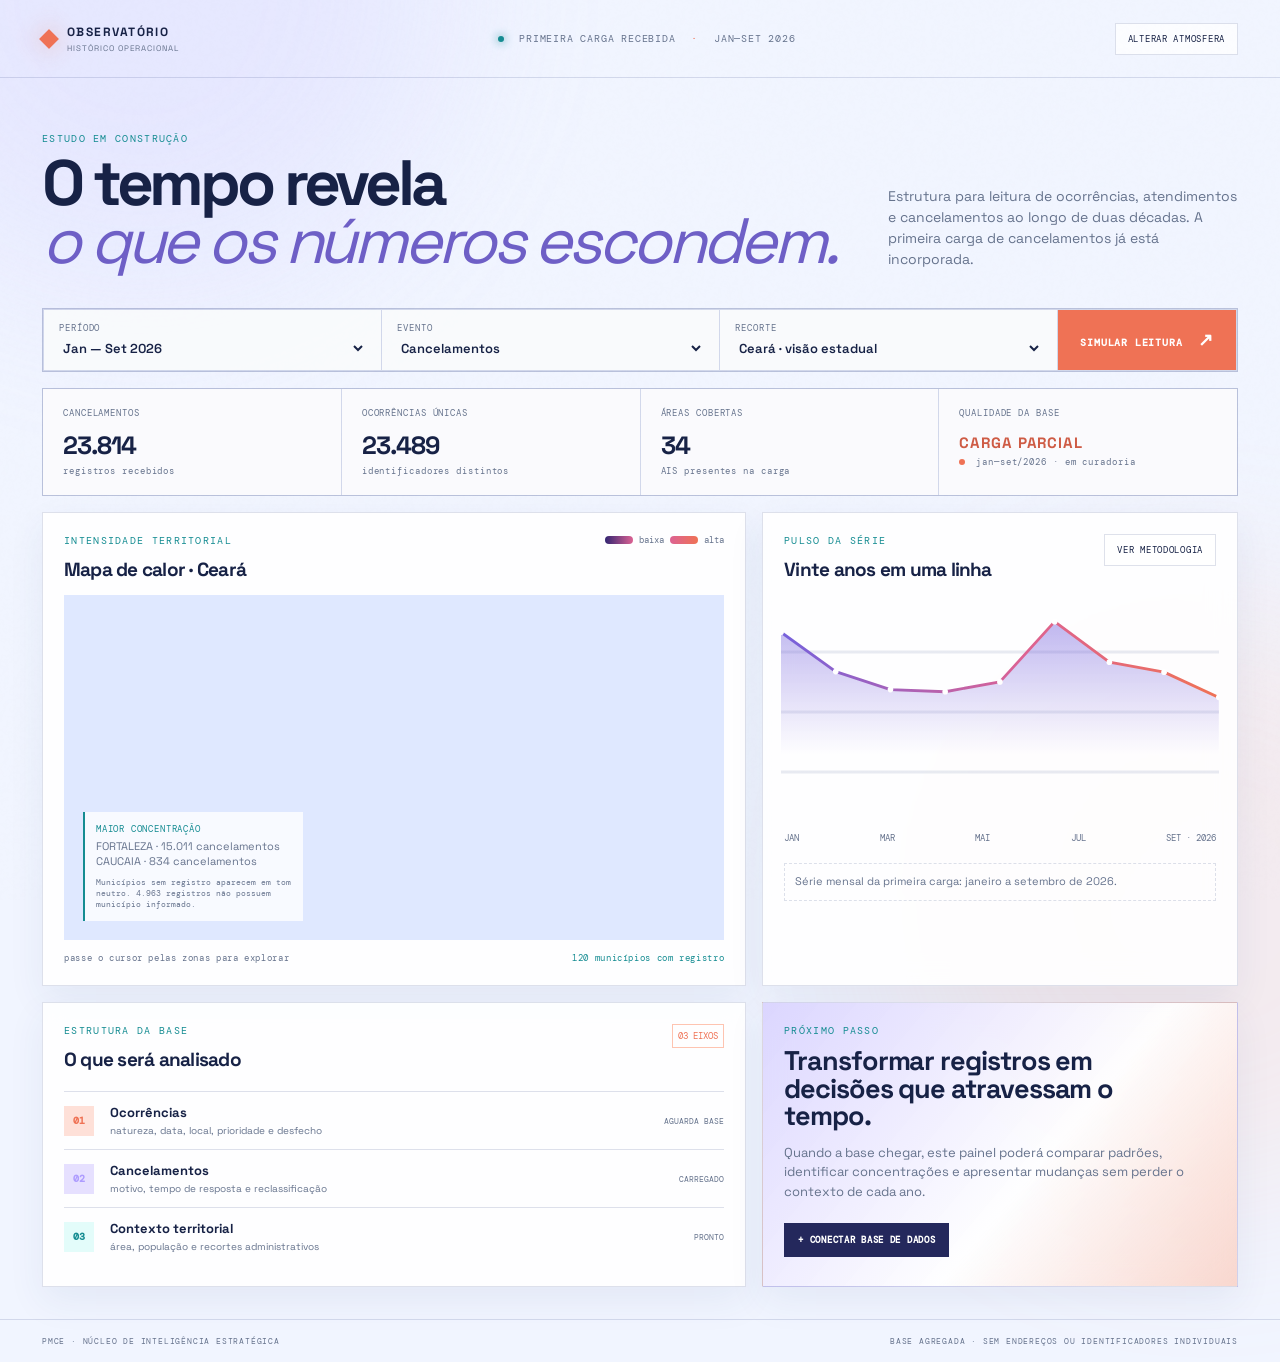
==== historico/index.html @ e08f064a "Adiciona mapa municipal do Ceará ao histórico" ====
<!doctype html>
<html lang="pt-BR">
<head>
  <meta charset="utf-8">
  <meta name="viewport" content="width=device-width,initial-scale=1">
  <meta name="theme-color" content="#080a20">
  <title>Observatório Histórico | PMCE</title>
  <link rel="preconnect" href="https://fonts.googleapis.com">
  <link rel="preconnect" href="https://fonts.gstatic.com" crossorigin>
  <link href="https://fonts.googleapis.com/css2?family=DM+Mono:wght@400;500&family=Space+Grotesk:wght@400;500;600;700&display=swap" rel="stylesheet">
  <link rel="stylesheet" href="../mapa/vendor/leaflet.css">
  <link rel="stylesheet" href="historico.css">
</head>
<body>
  <div class="aurora aurora-a"></div><div class="aurora aurora-b"></div><div class="noise"></div>
  <header>
    <div class="brand"><span class="brand-dot"></span><div><b>OBSERVATÓRIO</b><small>HISTÓRICO OPERACIONAL</small></div></div>
    <div class="header-center"><span class="live-dot"></span> PRIMEIRA CARGA RECEBIDA <em>·</em> JAN—SET 2026</div>
    <button class="outline-button" id="themeButton" type="button">ALTERAR ATMOSFERA</button>
  </header>

  <main>
    <section class="hero">
      <div><p class="eyebrow">ESTUDO EM CONSTRUÇÃO</p><h1>O tempo revela<br><i>o que os números escondem.</i></h1></div>
      <p class="hero-copy">Estrutura para leitura de ocorrências, atendimentos e cancelamentos ao longo de duas décadas. A primeira carga de cancelamentos já está incorporada.</p>
    </section>

    <section class="control-panel" aria-label="Filtros do estudo">
      <label>PERÍODO <select id="period"><option>Jan — Set 2026</option><option disabled>2006 — 2026 · aguardando séries</option></select></label>
      <label>EVENTO <select id="event"><option>Cancelamentos</option><option disabled>Ocorrências registradas · aguardando base</option></select></label>
      <label>RECORTE <select><option>Ceará · visão estadual</option><option>Fortaleza · bairros</option><option>Interior · municípios</option></select></label>
      <button class="apply" type="button" id="simulate">SIMULAR LEITURA <span>↗</span></button>
    </section>

    <section class="metrics">
      <article><span>CANCELAMENTOS</span><strong id="metricMain">23.814</strong><small>registros recebidos</small></article>
      <article><span>OCORRÊNCIAS ÚNICAS</span><strong id="metricVariation">23.489</strong><small>identificadores distintos</small></article>
      <article><span>ÁREAS COBERTAS</span><strong>34</strong><small>AIS presentes na carga</small></article>
      <article class="status-card"><span>QUALIDADE DA BASE</span><strong>CARGA PARCIAL</strong><small><b></b> jan—set/2026 · em curadoria</small></article>
    </section>

    <section class="dashboard-grid">
      <article class="panel heat-panel">
        <div class="panel-head"><div><p class="eyebrow">INTENSIDADE TERRITORIAL</p><h2>Mapa de calor · Ceará</h2></div><div class="legend"><span></span> baixa <span></span> alta</div></div>
        <div class="map-stage" id="heatMap" aria-label="Mapa de calor conceitual">
          <div id="cearaHeatMap" aria-label="Mapa dos municípios do Ceará com intensidade de cancelamentos"></div>
          <div class="map-callout"><b>MAIOR CONCENTRAÇÃO</b><span id="aisRanking">Carregando dados municipais…</span><small>Municípios sem registro aparecem em tom neutro. 4.963 registros não possuem município informado.</small></div>
        </div>
        <div class="map-footer"><span>passe o cursor pelas zonas para explorar</span><span id="zoneReadout">sem dados selecionados</span></div>
      </article>

      <article class="panel timeline-panel">
        <div class="panel-head"><div><p class="eyebrow">PULSO DA SÉRIE</p><h2>Vinte anos em uma linha</h2></div><button class="tiny-button" type="button">VER METODOLOGIA</button></div>
        <div class="timeline-wrap"><svg id="timeline" viewBox="0 0 620 230" preserveAspectRatio="none" aria-label="Linha temporal ilustrativa"></svg></div>
        <div class="timeline-years"><span>JAN</span><span>MAR</span><span>MAI</span><span>JUL</span><span>SET · 2026</span></div>
        <div class="note" id="timelineNote">Série mensal da primeira carga: janeiro a setembro de 2026.</div>
      </article>

      <article class="panel taxonomy-panel">
        <div class="panel-head"><div><p class="eyebrow">ESTRUTURA DA BASE</p><h2>O que será analisado</h2></div><span class="counter">03 EIXOS</span></div>
        <div class="taxonomy">
          <div><span class="icon orange">01</span><p><b>Ocorrências</b><small>natureza, data, local, prioridade e desfecho</small></p><i>AGUARDA BASE</i></div>
          <div><span class="icon violet">02</span><p><b>Cancelamentos</b><small>motivo, tempo de resposta e reclassificação</small></p><i>CARREGADO</i></div>
          <div><span class="icon cyan">03</span><p><b>Contexto territorial</b><small>área, população e recortes administrativos</small></p><i>PRONTO</i></div>
        </div>
      </article>

      <article class="panel insight-panel"><p class="eyebrow">PRÓXIMO PASSO</p><h2>Transformar registros em decisões que atravessam o tempo.</h2><p>Quando a base chegar, este painel poderá comparar padrões, identificar concentrações e apresentar mudanças sem perder o contexto de cada ano.</p><button class="data-button" type="button">+ CONECTAR BASE DE DADOS</button></article>
    </section>
  </main>
  <footer><span>PMCE · NÚCLEO DE INTELIGÊNCIA ESTRATÉGICA</span><span>BASE AGREGADA · SEM ENDEREÇOS OU IDENTIFICADORES INDIVIDUAIS</span></footer>
  <script src="../mapa/vendor/leaflet.js"></script>
  <script src="historico.js"></script>
</body>
</html>
---- mapa/vendor/leaflet.css ----
/* required styles */

.leaflet-pane,
.leaflet-tile,
.leaflet-marker-icon,
.leaflet-marker-shadow,
.leaflet-tile-container,
.leaflet-pane > svg,
.leaflet-pane > canvas,
.leaflet-zoom-box,
.leaflet-image-layer,
.leaflet-layer {
	position: absolute;
	left: 0;
	top: 0;
	}
.leaflet-container {
	overflow: hidden;
	}
.leaflet-tile,
.leaflet-marker-icon,
.leaflet-marker-shadow {
	-webkit-user-select: none;
	   -moz-user-select: none;
	        user-select: none;
	  -webkit-user-drag: none;
	}
/* Prevents IE11 from highlighting tiles in blue */
.leaflet-tile::selection {
	background: transparent;
}
/* Safari renders non-retina tile on retina better with this, but Chrome is worse */
.leaflet-safari .leaflet-tile {
	image-rendering: -webkit-optimize-contrast;
	}
/* hack that prevents hw layers "stretching" when loading new tiles */
.leaflet-safari .leaflet-tile-container {
	width: 1600px;
	height: 1600px;
	-webkit-transform-origin: 0 0;
	}
.leaflet-marker-icon,
.leaflet-marker-shadow {
	display: block;
	}
/* .leaflet-container svg: reset svg max-width decleration shipped in Joomla! (joomla.org) 3.x */
/* .leaflet-container img: map is broken in FF if you have max-width: 100% on tiles */
.leaflet-container .leaflet-overlay-pane svg {
	max-width: none !important;
	max-height: none !important;
	}
.leaflet-container .leaflet-marker-pane img,
.leaflet-container .leaflet-shadow-pane img,
.leaflet-container .leaflet-tile-pane img,
.leaflet-container img.leaflet-image-layer,
.leaflet-container .leaflet-tile {
	max-width: none !important;
	max-height: none !important;
	width: auto;
	padding: 0;
	}

.leaflet-container img.leaflet-tile {
	/* See: https://bugs.chromium.org/p/chromium/issues/detail?id=600120 */
	mix-blend-mode: plus-lighter;
}

.leaflet-container.leaflet-touch-zoom {
	-ms-touch-action: pan-x pan-y;
	touch-action: pan-x pan-y;
	}
.leaflet-container.leaflet-touch-drag {
	-ms-touch-action: pinch-zoom;
	/* Fallback for FF which doesn't support pinch-zoom */
	touch-action: none;
	touch-action: pinch-zoom;
}
.leaflet-container.leaflet-touch-drag.leaflet-touch-zoom {
	-ms-touch-action: none;
	touch-action: none;
}
.leaflet-container {
	-webkit-tap-highlight-color: transparent;
}
.leaflet-container a {
	-webkit-tap-highlight-color: rgba(51, 181, 229, 0.4);
}
.leaflet-tile {
	filter: inherit;
	visibility: hidden;
	}
.leaflet-tile-loaded {
	visibility: inherit;
	}
.leaflet-zoom-box {
	width: 0;
	height: 0;
	-moz-box-sizing: border-box;
	     box-sizing: border-box;
	z-index: 800;
	}
/* workaround for https://bugzilla.mozilla.org/show_bug.cgi?id=888319 */
.leaflet-overlay-pane svg {
	-moz-user-select: none;
	}

.leaflet-pane         { z-index: 400; }

.leaflet-tile-pane    { z-index: 200; }
.leaflet-overlay-pane { z-index: 400; }
.leaflet-shadow-pane  { z-index: 500; }
.leaflet-marker-pane  { z-index: 600; }
.leaflet-tooltip-pane   { z-index: 650; }
.leaflet-popup-pane   { z-index: 700; }

.leaflet-map-pane canvas { z-index: 100; }
.leaflet-map-pane svg    { z-index: 200; }

.leaflet-vml-shape {
	width: 1px;
	height: 1px;
	}
.lvml {
	behavior: url(#default#VML);
	display: inline-block;
	position: absolute;
	}


/* control positioning */

.leaflet-control {
	position: relative;
	z-index: 800;
	pointer-events: visiblePainted; /* IE 9-10 doesn't have auto */
	pointer-events: auto;
	}
.leaflet-top,
.leaflet-bottom {
	position: absolute;
	z-index: 1000;
	pointer-events: none;
	}
.leaflet-top {
	top: 0;
	}
.leaflet-right {
	right: 0;
	}
.leaflet-bottom {
	bottom: 0;
	}
.leaflet-left {
	left: 0;
	}
.leaflet-control {
	float: left;
	clear: both;
	}
.leaflet-right .leaflet-control {
	float: right;
	}
.leaflet-top .leaflet-control {
	margin-top: 10px;
	}
.leaflet-bottom .leaflet-control {
	margin-bottom: 10px;
	}
.leaflet-left .leaflet-control {
	margin-left: 10px;
	}
.leaflet-right .leaflet-control {
	margin-right: 10px;
	}


/* zoom and fade animations */

.leaflet-fade-anim .leaflet-popup {
	opacity: 0;
	-webkit-transition: opacity 0.2s linear;
	   -moz-transition: opacity 0.2s linear;
	        transition: opacity 0.2s linear;
	}
.leaflet-fade-anim .leaflet-map-pane .leaflet-popup {
	opacity: 1;
	}
.leaflet-zoom-animated {
	-webkit-transform-origin: 0 0;
	    -ms-transform-origin: 0 0;
	        transform-origin: 0 0;
	}
svg.leaflet-zoom-animated {
	will-change: transform;
}

.leaflet-zoom-anim .leaflet-zoom-animated {
	-webkit-transition: -webkit-transform 0.25s cubic-bezier(0,0,0.25,1);
	   -moz-transition:    -moz-transform 0.25s cubic-bezier(0,0,0.25,1);
	        transition:         transform 0.25s cubic-bezier(0,0,0.25,1);
	}
.leaflet-zoom-anim .leaflet-tile,
.leaflet-pan-anim .leaflet-tile {
	-webkit-transition: none;
	   -moz-transition: none;
	        transition: none;
	}

.leaflet-zoom-anim .leaflet-zoom-hide {
	visibility: hidden;
	}


/* cursors */

.leaflet-interactive {
	cursor: pointer;
	}
.leaflet-grab {
	cursor: -webkit-grab;
	cursor:    -moz-grab;
	cursor:         grab;
	}
.leaflet-crosshair,
.leaflet-crosshair .leaflet-interactive {
	cursor: crosshair;
	}
.leaflet-popup-pane,
.leaflet-control {
	cursor: auto;
	}
.leaflet-dragging .leaflet-grab,
.leaflet-dragging .leaflet-grab .leaflet-interactive,
.leaflet-dragging .leaflet-marker-draggable {
	cursor: move;
	cursor: -webkit-grabbing;
	cursor:    -moz-grabbing;
	cursor:         grabbing;
	}

/* marker & overlays interactivity */
.leaflet-marker-icon,
.leaflet-marker-shadow,
.leaflet-image-layer,
.leaflet-pane > svg path,
.leaflet-tile-container {
	pointer-events: none;
	}

.leaflet-marker-icon.leaflet-interactive,
.leaflet-image-layer.leaflet-interactive,
.leaflet-pane > svg path.leaflet-interactive,
svg.leaflet-image-layer.leaflet-interactive path {
	pointer-events: visiblePainted; /* IE 9-10 doesn't have auto */
	pointer-events: auto;
	}

/* visual tweaks */

.leaflet-container {
	background: #ddd;
	outline-offset: 1px;
	}
.leaflet-container a {
	color: #0078A8;
	}
.leaflet-zoom-box {
	border: 2px dotted #38f;
	background: rgba(255,255,255,0.5);
	}


/* general typography */
.leaflet-container {
	font-family: "Helvetica Neue", Arial, Helvetica, sans-serif;
	font-size: 12px;
	font-size: 0.75rem;
	line-height: 1.5;
	}


/* general toolbar styles */

.leaflet-bar {
	box-shadow: 0 1px 5px rgba(0,0,0,0.65);
	border-radius: 4px;
	}
.leaflet-bar a {
	background-color: #fff;
	border-bottom: 1px solid #ccc;
	width: 26px;
	height: 26px;
	line-height: 26px;
	display: block;
	text-align: center;
	text-decoration: none;
	color: black;
	}
.leaflet-bar a,
.leaflet-control-layers-toggle {
	background-position: 50% 50%;
	background-repeat: no-repeat;
	display: block;
	}
.leaflet-bar a:hover,
.leaflet-bar a:focus {
	background-color: #f4f4f4;
	}
.leaflet-bar a:first-child {
	border-top-left-radius: 4px;
	border-top-right-radius: 4px;
	}
.leaflet-bar a:last-child {
	border-bottom-left-radius: 4px;
	border-bottom-right-radius: 4px;
	border-bottom: none;
	}
.leaflet-bar a.leaflet-disabled {
	cursor: default;
	background-color: #f4f4f4;
	color: #bbb;
	}

.leaflet-touch .leaflet-bar a {
	width: 30px;
	height: 30px;
	line-height: 30px;
	}
.leaflet-touch .leaflet-bar a:first-child {
	border-top-left-radius: 2px;
	border-top-right-radius: 2px;
	}
.leaflet-touch .leaflet-bar a:last-child {
	border-bottom-left-radius: 2px;
	border-bottom-right-radius: 2px;
	}

/* zoom control */

.leaflet-control-zoom-in,
.leaflet-control-zoom-out {
	font: bold 18px 'Lucida Console', Monaco, monospace;
	text-indent: 1px;
	}

.leaflet-touch .leaflet-control-zoom-in, .leaflet-touch .leaflet-control-zoom-out  {
	font-size: 22px;
	}


/* layers control */

.leaflet-control-layers {
	box-shadow: 0 1px 5px rgba(0,0,0,0.4);
	background: #fff;
	border-radius: 5px;
	}
.leaflet-control-layers-toggle {
	background-image: url(images/layers.png);
	width: 36px;
	height: 36px;
	}
.leaflet-retina .leaflet-control-layers-toggle {
	background-image: url(images/layers-2x.png);
	background-size: 26px 26px;
	}
.leaflet-touch .leaflet-control-layers-toggle {
	width: 44px;
	height: 44px;
	}
.leaflet-control-layers .leaflet-control-layers-list,
.leaflet-control-layers-expanded .leaflet-control-layers-toggle {
	display: none;
	}
.leaflet-control-layers-expanded .leaflet-control-layers-list {
	display: block;
	position: relative;
	}
.leaflet-control-layers-expanded {
	padding: 6px 10px 6px 6px;
	color: #333;
	background: #fff;
	}
.leaflet-control-layers-scrollbar {
	overflow-y: scroll;
	overflow-x: hidden;
	padding-right: 5px;
	}
.leaflet-control-layers-selector {
	margin-top: 2px;
	position: relative;
	top: 1px;
	}
.leaflet-control-layers label {
	display: block;
	font-size: 13px;
	font-size: 1.08333em;
	}
.leaflet-control-layers-separator {
	height: 0;
	border-top: 1px solid #ddd;
	margin: 5px -10px 5px -6px;
	}

/* Default icon URLs */
.leaflet-default-icon-path { /* used only in path-guessing heuristic, see L.Icon.Default */
	background-image: url(images/marker-icon.png);
	}


/* attribution and scale controls */

.leaflet-container .leaflet-control-attribution {
	background: #fff;
	background: rgba(255, 255, 255, 0.8);
	margin: 0;
	}
.leaflet-control-attribution,
.leaflet-control-scale-line {
	padding: 0 5px;
	color: #333;
	line-height: 1.4;
	}
.leaflet-control-attribution a {
	text-decoration: none;
	}
.leaflet-control-attribution a:hover,
.leaflet-control-attribution a:focus {
	text-decoration: underline;
	}
.leaflet-attribution-flag {
	display: inline !important;
	vertical-align: baseline !important;
	width: 1em;
	height: 0.6669em;
	}
.leaflet-left .leaflet-control-scale {
	margin-left: 5px;
	}
.leaflet-bottom .leaflet-control-scale {
	margin-bottom: 5px;
	}
.leaflet-control-scale-line {
	border: 2px solid #777;
	border-top: none;
	line-height: 1.1;
	padding: 2px 5px 1px;
	white-space: nowrap;
	-moz-box-sizing: border-box;
	     box-sizing: border-box;
	background: rgba(255, 255, 255, 0.8);
	text-shadow: 1px 1px #fff;
	}
.leaflet-control-scale-line:not(:first-child) {
	border-top: 2px solid #777;
	border-bottom: none;
	margin-top: -2px;
	}
.leaflet-control-scale-line:not(:first-child):not(:last-child) {
	border-bottom: 2px solid #777;
	}

.leaflet-touch .leaflet-control-attribution,
.leaflet-touch .leaflet-control-layers,
.leaflet-touch .leaflet-bar {
	box-shadow: none;
	}
.leaflet-touch .leaflet-control-layers,
.leaflet-touch .leaflet-bar {
	border: 2px solid rgba(0,0,0,0.2);
	background-clip: padding-box;
	}


/* popup */

.leaflet-popup {
	position: absolute;
	text-align: center;
	margin-bottom: 20px;
	}
.leaflet-popup-content-wrapper {
	padding: 1px;
	text-align: left;
	border-radius: 12px;
	}
.leaflet-popup-content {
	margin: 13px 24px 13px 20px;
	line-height: 1.3;
	font-size: 13px;
	font-size: 1.08333em;
	min-height: 1px;
	}
.leaflet-popup-content p {
	margin: 17px 0;
	margin: 1.3em 0;
	}
.leaflet-popup-tip-container {
	width: 40px;
	height: 20px;
	position: absolute;
	left: 50%;
	margin-top: -1px;
	margin-left: -20px;
	overflow: hidden;
	pointer-events: none;
	}
.leaflet-popup-tip {
	width: 17px;
	height: 17px;
	padding: 1px;

	margin: -10px auto 0;
	pointer-events: auto;

	-webkit-transform: rotate(45deg);
	   -moz-transform: rotate(45deg);
	    -ms-transform: rotate(45deg);
	        transform: rotate(45deg);
	}
.leaflet-popup-content-wrapper,
.leaflet-popup-tip {
	background: white;
	color: #333;
	box-shadow: 0 3px 14px rgba(0,0,0,0.4);
	}
.leaflet-container a.leaflet-popup-close-button {
	position: absolute;
	top: 0;
	right: 0;
	border: none;
	text-align: center;
	width: 24px;
	height: 24px;
	font: 16px/24px Tahoma, Verdana, sans-serif;
	color: #757575;
	text-decoration: none;
	background: transparent;
	}
.leaflet-container a.leaflet-popup-close-button:hover,
.leaflet-container a.leaflet-popup-close-button:focus {
	color: #585858;
	}
.leaflet-popup-scrolled {
	overflow: auto;
	}

.leaflet-oldie .leaflet-popup-content-wrapper {
	-ms-zoom: 1;
	}
.leaflet-oldie .leaflet-popup-tip {
	width: 24px;
	margin: 0 auto;

	-ms-filter: "progid:DXImageTransform.Microsoft.Matrix(M11=0.70710678, M12=0.70710678, M21=-0.70710678, M22=0.70710678)";
	filter: progid:DXImageTransform.Microsoft.Matrix(M11=0.70710678, M12=0.70710678, M21=-0.70710678, M22=0.70710678);
	}

.leaflet-oldie .leaflet-control-zoom,
.leaflet-oldie .leaflet-control-layers,
.leaflet-oldie .leaflet-popup-content-wrapper,
.leaflet-oldie .leaflet-popup-tip {
	border: 1px solid #999;
	}


/* div icon */

.leaflet-div-icon {
	background: #fff;
	border: 1px solid #666;
	}


/* Tooltip */
/* Base styles for the element that has a tooltip */
.leaflet-tooltip {
	position: absolute;
	padding: 6px;
	background-color: #fff;
	border: 1px solid #fff;
	border-radius: 3px;
	color: #222;
	white-space: nowrap;
	-webkit-user-select: none;
	-moz-user-select: none;
	-ms-user-select: none;
	user-select: none;
	pointer-events: none;
	box-shadow: 0 1px 3px rgba(0,0,0,0.4);
	}
.leaflet-tooltip.leaflet-interactive {
	cursor: pointer;
	pointer-events: auto;
	}
.leaflet-tooltip-top:before,
.leaflet-tooltip-bottom:before,
.leaflet-tooltip-left:before,
.leaflet-tooltip-right:before {
	position: absolute;
	pointer-events: none;
	border: 6px solid transparent;
	background: transparent;
	content: "";
	}

/* Directions */

.leaflet-tooltip-bottom {
	margin-top: 6px;
}
.leaflet-tooltip-top {
	margin-top: -6px;
}
.leaflet-tooltip-bottom:before,
.leaflet-tooltip-top:before {
	left: 50%;
	margin-left: -6px;
	}
.leaflet-tooltip-top:before {
	bottom: 0;
	margin-bottom: -12px;
	border-top-color: #fff;
	}
.leaflet-tooltip-bottom:before {
	top: 0;
	margin-top: -12px;
	margin-left: -6px;
	border-bottom-color: #fff;
	}
.leaflet-tooltip-left {
	margin-left: -6px;
}
.leaflet-tooltip-right {
	margin-left: 6px;
}
.leaflet-tooltip-left:before,
.leaflet-tooltip-right:before {
	top: 50%;
	margin-top: -6px;
	}
.leaflet-tooltip-left:before {
	right: 0;
	margin-right: -12px;
	border-left-color: #fff;
	}
.leaflet-tooltip-right:before {
	left: 0;
	margin-left: -12px;
	border-right-color: #fff;
	}

/* Printing */

@media print {
	/* Prevent printers from removing background-images of controls. */
	.leaflet-control {
		-webkit-print-color-adjust: exact;
		print-color-adjust: exact;
		}
	}
---- historico/historico.css ----
:root{--ink:#eef2ff;--mute:#9aa0c5;--line:rgba(232,238,255,.13);--panel:rgba(13,16,44,.63);--orange:#ff6b3d;--pink:#fa3c8d;--cyan:#4ef0dc;--violet:#8768ff}*{box-sizing:border-box}body{margin:0;min-height:100vh;background:#080a20;color:var(--ink);font-family:"Space Grotesk",sans-serif;overflow-x:hidden}.aurora{position:fixed;width:48vw;height:48vw;border-radius:50%;filter:blur(85px);opacity:.19;pointer-events:none}.aurora-a{background:var(--violet);top:-25vw;left:-13vw}.aurora-b{background:var(--orange);right:-18vw;bottom:-24vw}.noise{position:fixed;inset:0;pointer-events:none;opacity:.09;background-image:url("data:image/svg+xml,%3Csvg viewBox='0 0 180 180' xmlns='http://www.w3.org/2000/svg'%3E%3Cfilter id='n'%3E%3CfeTurbulence type='fractalNoise' baseFrequency='.9' numOctaves='4' stitchTiles='stitch'/%3E%3C/filter%3E%3Crect width='100%25' height='100%25' filter='url(%23n)' opacity='.45'/%3E%3C/svg%3E")}header,main,footer{position:relative;max-width:1440px;margin:auto}header{height:78px;padding:0 42px;display:flex;align-items:center;justify-content:space-between;border-bottom:1px solid var(--line)}.brand{display:flex;align-items:center;gap:11px}.brand-dot{width:14px;height:14px;background:var(--orange);box-shadow:0 0 23px var(--orange);transform:rotate(45deg)}.brand b,.brand small{display:block;letter-spacing:.12em}.brand b{font-size:12px}.brand small{font-size:8px;color:var(--mute);margin-top:3px}.header-center{font:10px "DM Mono",monospace;color:var(--mute);letter-spacing:.08em}.header-center em{margin:0 9px;color:var(--orange)}.live-dot{display:inline-block;width:6px;height:6px;border-radius:50%;background:var(--cyan);box-shadow:0 0 10px var(--cyan);margin-right:8px}.outline-button,.tiny-button{background:transparent;color:var(--ink);border:1px solid var(--line);padding:9px 12px;font:9px "DM Mono",monospace;letter-spacing:.08em;cursor:pointer}.outline-button:hover,.tiny-button:hover{border-color:var(--cyan);color:var(--cyan)}main{padding:54px 42px 32px}.hero{display:flex;justify-content:space-between;align-items:end;margin-bottom:38px}.eyebrow{font:10px "DM Mono",monospace;letter-spacing:.13em;color:var(--cyan);margin:0 0 10px}.hero h1{margin:0;font-size:clamp(38px,5vw,74px);letter-spacing:-.065em;line-height:.9}.hero h1 i{font-weight:400;color:#b3a5ff}.hero-copy{width:min(350px,30%);font-size:14px;line-height:1.5;color:var(--mute);margin:0}.control-panel{display:grid;grid-template-columns:1fr 1fr 1fr auto;gap:1px;background:var(--line);border:1px solid var(--line);padding:1px;margin-bottom:16px}.control-panel label{padding:12px 15px;background:rgba(10,13,36,.82);font:9px "DM Mono",monospace;letter-spacing:.1em;color:var(--mute)}select{display:block;background:transparent;border:0;color:var(--ink);font:600 13px "Space Grotesk";width:100%;outline:0;margin-top:5px;cursor:pointer}.apply{border:0;background:var(--orange);color:#160b14;padding:0 22px;font:700 10px "DM Mono",monospace;letter-spacing:.08em;cursor:pointer}.apply span{font-size:18px;margin-left:9px}.metrics{display:grid;grid-template-columns:repeat(4,1fr);gap:1px;background:var(--line);border:1px solid var(--line);margin-bottom:16px}.metrics article{background:var(--panel);padding:18px 20px;min-height:106px}.metrics span,.metrics small{display:block;font:9px "DM Mono",monospace;letter-spacing:.1em;color:var(--mute)}.metrics strong{display:block;font-size:25px;letter-spacing:-.04em;margin:10px 0 4px}.status-card strong{font-size:15px;color:var(--orange);letter-spacing:.06em;margin-top:14px}.status-card small b{display:inline-block;width:6px;height:6px;border-radius:50%;background:var(--orange);margin-right:5px}.dashboard-grid{display:grid;grid-template-columns:1.48fr 1fr;gap:16px}.panel{background:var(--panel);border:1px solid var(--line);backdrop-filter:blur(14px);padding:21px;overflow:hidden}.panel-head{display:flex;justify-content:space-between;align-items:start}.panel h2{font-size:19px;letter-spacing:-.04em;margin:0}.legend{font:9px "DM Mono";color:var(--mute);display:flex;gap:6px;align-items:center}.legend span{height:8px;width:28px;background:linear-gradient(90deg,#332572,var(--pink));border-radius:6px}.legend span+span{background:linear-gradient(90deg,var(--pink),var(--orange))}.map-stage{height:345px;margin-top:13px;position:relative;isolation:isolate;overflow:hidden;background:radial-gradient(circle at 48% 43%,rgba(96,65,255,.42),transparent 33%),radial-gradient(circle at 65% 75%,rgba(255,92,48,.38),transparent 22%),#11143a}.map-silhouette{position:absolute;inset:9% 22% 5% 18%;background:#2d2860;clip-path:polygon(44% 0,67% 8%,85% 29%,75% 44%,94% 58%,72% 91%,43% 100%,22% 78%,3% 63%,17% 43%,0 27%,27% 16%);filter:drop-shadow(0 0 25px rgba(114,90,255,.7));opacity:.9}.map-grid{position:absolute;inset:0;background-image:linear-gradient(rgba(255,255,255,.06) 1px,transparent 1px),linear-gradient(90deg,rgba(255,255,255,.06) 1px,transparent 1px);background-size:34px 34px;mask-image:radial-gradient(ellipse,black 30%,transparent 78%)}.map-callout{position:absolute;left:19px;bottom:19px;padding:11px;background:rgba(8,10,32,.7);border-left:2px solid var(--cyan);max-width:220px}.map-callout b,.map-callout span{display:block}.map-callout b{font:9px "DM Mono";letter-spacing:.09em;color:var(--cyan)}.map-callout span{font-size:11px;color:var(--mute);line-height:1.4;margin-top:4px}.map-label{position:absolute;font:10px "DM Mono";letter-spacing:.12em;color:#ddd9ff}.label-norte{top:23%;left:39%}.label-capital{top:56%;left:60%;color:var(--orange)}.label-sul{bottom:18%;left:43%}.map-footer{display:flex;justify-content:space-between;color:var(--mute);font:9px "DM Mono";letter-spacing:.07em;padding-top:12px}.map-footer span:last-child{color:var(--cyan)}.timeline-wrap{height:240px;margin:10px -3px 0;background:linear-gradient(transparent 24%,var(--line) 25%,transparent 26%,transparent 49%,var(--line) 50%,transparent 51%,transparent 74%,var(--line) 75%,transparent 76%)}.timeline-years{display:flex;justify-content:space-between;color:var(--mute);font:9px "DM Mono"}.note{margin-top:19px;padding:10px;border:1px dashed var(--line);color:var(--mute);font-size:11px;line-height:1.4}.taxonomy-panel{min-height:264px}.counter{font:9px "DM Mono";color:var(--orange);border:1px solid rgba(255,107,61,.4);padding:5px}.taxonomy{margin-top:19px}.taxonomy>div{display:grid;grid-template-columns:36px 1fr auto;gap:10px;align-items:center;padding:12px 0;border-top:1px solid var(--line)}.icon{height:30px;width:30px;display:grid;place-items:center;font:10px "DM Mono";font-weight:bold}.orange{background:rgba(255,107,61,.2);color:var(--orange)}.violet{background:rgba(135,104,255,.2);color:#ae9cff}.cyan{background:rgba(78,240,220,.15);color:var(--cyan)}.taxonomy p{margin:0}.taxonomy b,.taxonomy small{display:block}.taxonomy b{font-size:13px}.taxonomy small{font-size:10px;color:var(--mute);margin-top:3px}.taxonomy i{font:8px "DM Mono";color:var(--mute);font-style:normal}.insight-panel{background:linear-gradient(130deg,rgba(49,36,118,.78),rgba(16,17,49,.72) 58%,rgba(255,107,61,.18));min-height:264px}.insight-panel h2{font-size:27px;line-height:1.02;max-width:420px}.insight-panel>p:not(.eyebrow){color:var(--mute);font-size:13px;line-height:1.5;max-width:470px}.data-button{margin-top:9px;background:var(--ink);color:#171236;border:0;padding:11px 14px;font:700 9px "DM Mono";letter-spacing:.08em;cursor:pointer}footer{border-top:1px solid var(--line);padding:16px 42px;display:flex;justify-content:space-between;font:8px "DM Mono";letter-spacing:.1em;color:var(--mute)}body.alt{--orange:#f7ee39;--pink:#ff7a28;--cyan:#80f5ff;--violet:#d56bff}@media(max-width:850px){header{padding:0 18px}.header-center{display:none}main{padding:32px 18px}.hero{display:block}.hero-copy{width:auto;margin-top:20px}.control-panel,.metrics,.dashboard-grid{grid-template-columns:1fr}.control-panel label{padding:13px}.apply{height:45px}.map-stage{height:290px}footer{padding:15px 18px;gap:13px;flex-direction:column}}
:root{--ink:#172246;--mute:#66738d;--line:rgba(50,73,130,.16);--panel:rgba(255,255,255,.88);--orange:#ef7255;--pink:#dc6293;--cyan:#158c92;--violet:#7561dc}body{background:#f1f5ff}.aurora{opacity:.18}.aurora-a{background:#b8b1ff}.aurora-b{background:#ffc1a9}.noise{opacity:.025}.brand-dot{box-shadow:0 0 23px rgba(239,114,85,.45)}.outline-button,.tiny-button{background:rgba(255,255,255,.75)}.hero h1 i{color:#6e5fc6}.control-panel label{background:rgba(255,255,255,.86)}.apply{color:#fff}.status-card strong{color:#ce5b45}.panel{box-shadow:0 14px 35px rgba(47,65,121,.07)}.map-stage{background:radial-gradient(circle at 48% 43%,rgba(137,111,255,.48),transparent 33%),radial-gradient(circle at 65% 75%,rgba(255,129,83,.42),transparent 22%),#e2e8ff}.map-silhouette{background:#8175d9;filter:drop-shadow(0 0 25px rgba(114,90,255,.38))}.map-grid{background-image:linear-gradient(rgba(48,66,126,.10) 1px,transparent 1px),linear-gradient(90deg,rgba(48,66,126,.10) 1px,transparent 1px)}.map-callout{background:rgba(255,255,255,.78)}.map-label{color:#2a3565}.timeline-wrap{background:linear-gradient(transparent 24%,rgba(50,73,130,.14) 25%,transparent 26%,transparent 49%,rgba(50,73,130,.14) 50%,transparent 51%,transparent 74%,rgba(50,73,130,.14) 75%,transparent 76%)}.insight-panel{background:linear-gradient(130deg,rgba(217,211,255,.92),rgba(255,255,255,.88) 58%,rgba(255,192,169,.55))}.data-button{background:#24285c;color:#fff}
.map-callout small{display:block;font:8px "DM Mono",monospace;color:var(--mute);line-height:1.4;margin-top:7px}
#cearaHeatMap{position:absolute;inset:0;background:#dfe8ff}.leaflet-container{font-family:"Space Grotesk",sans-serif}.leaflet-control-zoom{display:none}.municipal-heat-tooltip{background:rgba(255,255,255,.96)!important;border:1px solid rgba(50,73,130,.22)!important;color:#172246!important;box-shadow:0 10px 22px rgba(32,53,106,.16)!important}.municipal-heat-tooltip::before{border-top-color:rgba(255,255,255,.96)!important}.municipal-heat-tooltip strong,.municipal-heat-tooltip span{display:block}.municipal-heat-tooltip strong{font-size:12px}.municipal-heat-tooltip span{font:10px "DM Mono",monospace;color:#66738d;margin-top:3px}
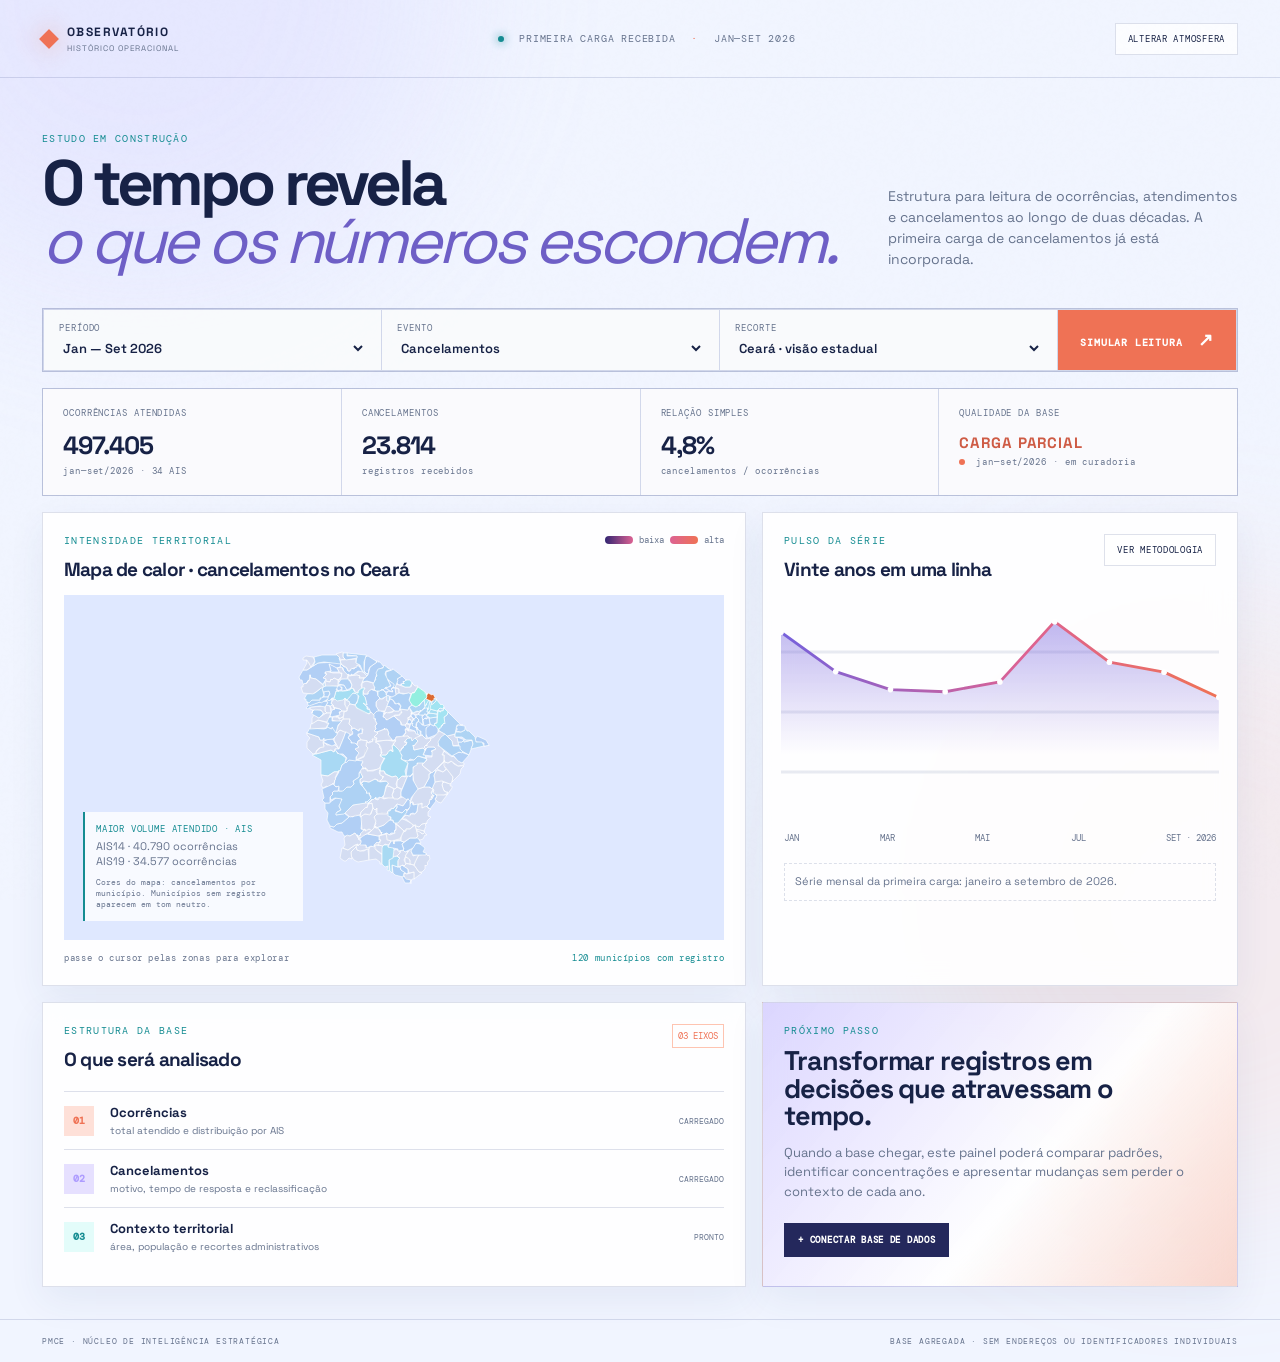
==== commit 9f959129: "Inclui total de ocorrências atendidas no histórico" ====
--- a/historico/index.html
+++ b/historico/index.html
@@ -33,18 +33,18 @@
     </section>
 
     <section class="metrics">
-      <article><span>CANCELAMENTOS</span><strong id="metricMain">23.814</strong><small>registros recebidos</small></article>
-      <article><span>OCORRÊNCIAS ÚNICAS</span><strong id="metricVariation">23.489</strong><small>identificadores distintos</small></article>
-      <article><span>ÁREAS COBERTAS</span><strong>34</strong><small>AIS presentes na carga</small></article>
+      <article><span>OCORRÊNCIAS ATENDIDAS</span><strong id="metricMain">497.405</strong><small>jan—set/2026 · 34 AIS</small></article>
+      <article><span>CANCELAMENTOS</span><strong id="metricVariation">23.814</strong><small>registros recebidos</small></article>
+      <article><span>RELAÇÃO SIMPLES</span><strong id="metricRate">4,8%</strong><small>cancelamentos / ocorrências</small></article>
       <article class="status-card"><span>QUALIDADE DA BASE</span><strong>CARGA PARCIAL</strong><small><b></b> jan—set/2026 · em curadoria</small></article>
     </section>
 
     <section class="dashboard-grid">
       <article class="panel heat-panel">
-        <div class="panel-head"><div><p class="eyebrow">INTENSIDADE TERRITORIAL</p><h2>Mapa de calor · Ceará</h2></div><div class="legend"><span></span> baixa <span></span> alta</div></div>
+        <div class="panel-head"><div><p class="eyebrow">INTENSIDADE TERRITORIAL</p><h2>Mapa de calor · cancelamentos no Ceará</h2></div><div class="legend"><span></span> baixa <span></span> alta</div></div>
         <div class="map-stage" id="heatMap" aria-label="Mapa de calor conceitual">
           <div id="cearaHeatMap" aria-label="Mapa dos municípios do Ceará com intensidade de cancelamentos"></div>
-          <div class="map-callout"><b>MAIOR CONCENTRAÇÃO</b><span id="aisRanking">Carregando dados municipais…</span><small>Municípios sem registro aparecem em tom neutro. 4.963 registros não possuem município informado.</small></div>
+          <div class="map-callout"><b>MAIOR VOLUME ATENDIDO · AIS</b><span id="aisRanking">Carregando ranking por AIS…</span><small>Cores do mapa: cancelamentos por município. Municípios sem registro aparecem em tom neutro.</small></div>
         </div>
         <div class="map-footer"><span>passe o cursor pelas zonas para explorar</span><span id="zoneReadout">sem dados selecionados</span></div>
       </article>
@@ -59,7 +59,7 @@
       <article class="panel taxonomy-panel">
         <div class="panel-head"><div><p class="eyebrow">ESTRUTURA DA BASE</p><h2>O que será analisado</h2></div><span class="counter">03 EIXOS</span></div>
         <div class="taxonomy">
-          <div><span class="icon orange">01</span><p><b>Ocorrências</b><small>natureza, data, local, prioridade e desfecho</small></p><i>AGUARDA BASE</i></div>
+          <div><span class="icon orange">01</span><p><b>Ocorrências</b><small>total atendido e distribuição por AIS</small></p><i>CARREGADO</i></div>
           <div><span class="icon violet">02</span><p><b>Cancelamentos</b><small>motivo, tempo de resposta e reclassificação</small></p><i>CARREGADO</i></div>
           <div><span class="icon cyan">03</span><p><b>Contexto territorial</b><small>área, população e recortes administrativos</small></p><i>PRONTO</i></div>
         </div>
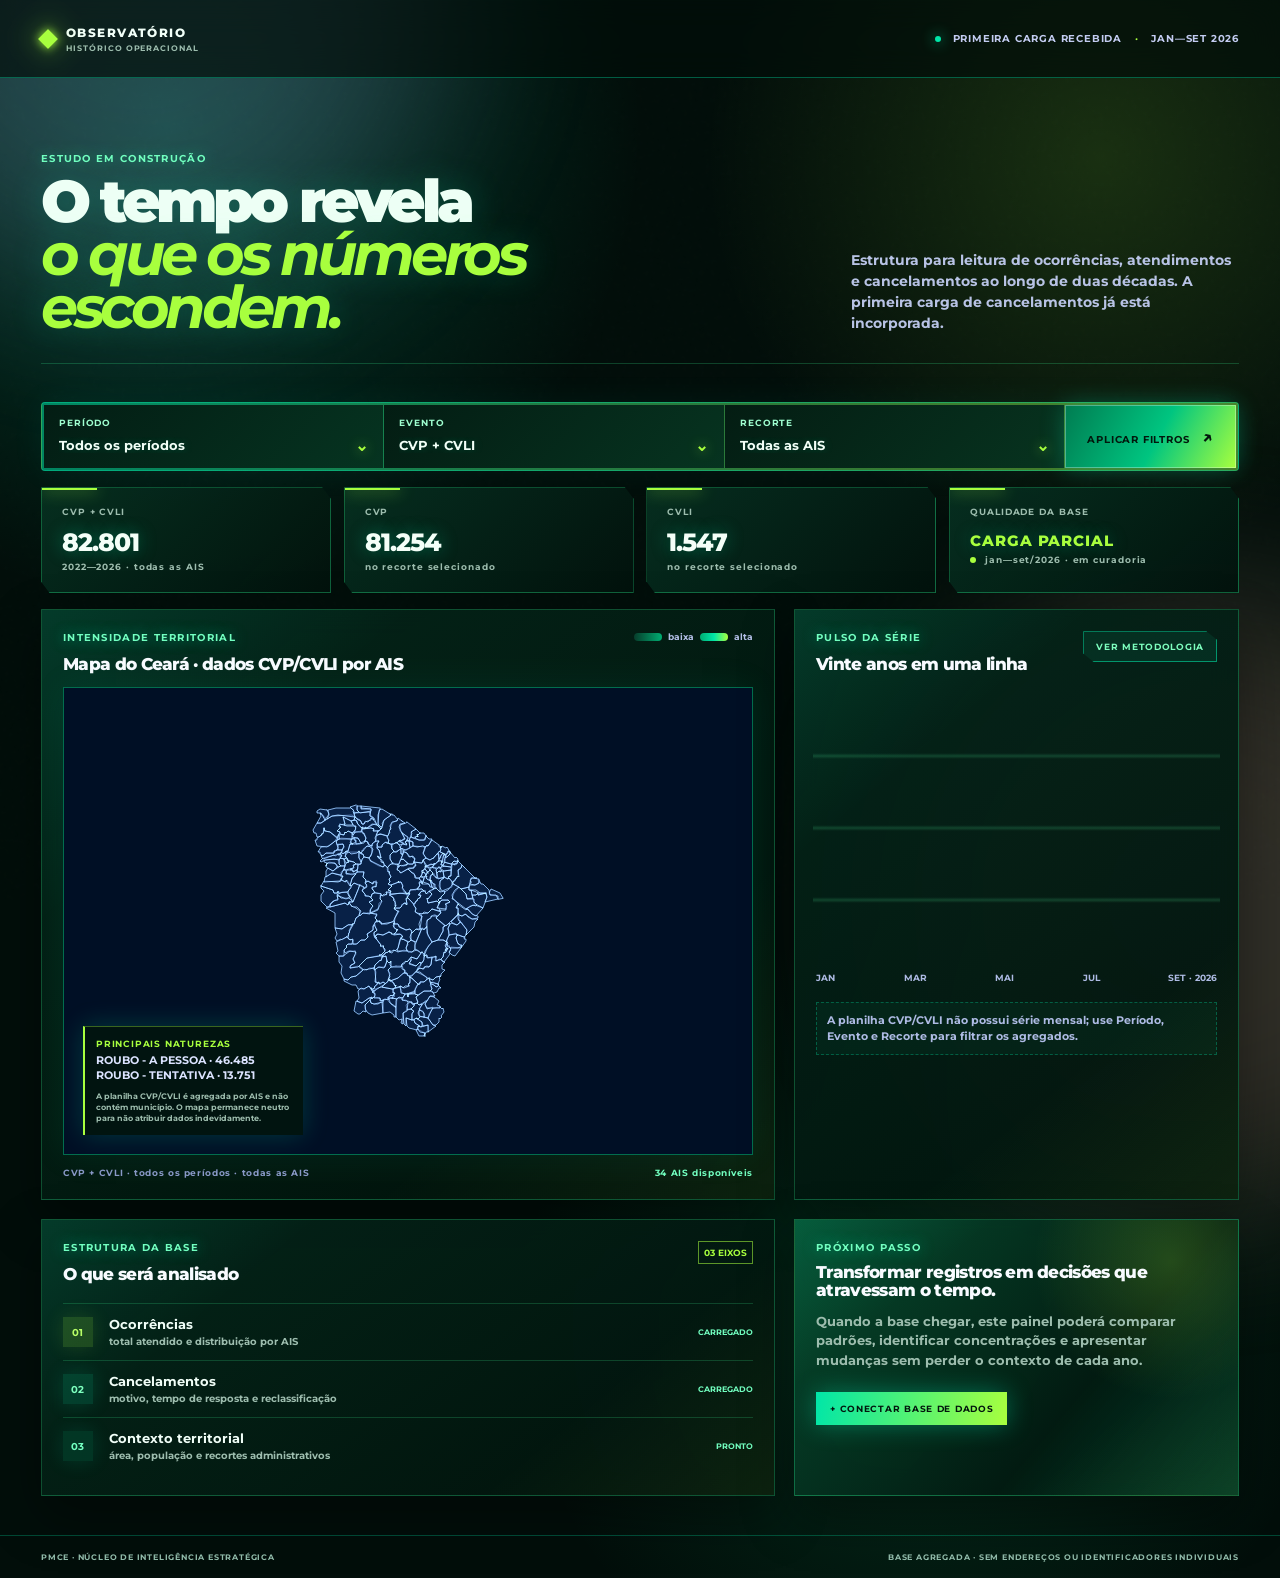
==== commit 820e0560: "Publica painel histórico separado" ====
--- a/historico/index.html
+++ b/historico/index.html
@@ -7,7 +7,7 @@
   <title>Observatório Histórico | PMCE</title>
   <link rel="preconnect" href="https://fonts.googleapis.com">
   <link rel="preconnect" href="https://fonts.gstatic.com" crossorigin>
-  <link href="https://fonts.googleapis.com/css2?family=DM+Mono:wght@400;500&family=Space+Grotesk:wght@400;500;600;700&display=swap" rel="stylesheet">
+  <link href="https://fonts.googleapis.com/css2?family=Montserrat:wght@700;800;900&display=swap" rel="stylesheet">
   <link rel="stylesheet" href="../mapa/vendor/leaflet.css">
   <link rel="stylesheet" href="historico.css">
 </head>
@@ -16,7 +16,6 @@
   <header>
     <div class="brand"><span class="brand-dot"></span><div><b>OBSERVATÓRIO</b><small>HISTÓRICO OPERACIONAL</small></div></div>
     <div class="header-center"><span class="live-dot"></span> PRIMEIRA CARGA RECEBIDA <em>·</em> JAN—SET 2026</div>
-    <button class="outline-button" id="themeButton" type="button">ALTERAR ATMOSFERA</button>
   </header>
 
   <main>
@@ -26,27 +25,29 @@
     </section>
 
     <section class="control-panel" aria-label="Filtros do estudo">
-      <label>PERÍODO <select id="period"><option>Jan — Set 2026</option><option disabled>2006 — 2026 · aguardando séries</option></select></label>
-      <label>EVENTO <select id="event"><option>Cancelamentos</option><option disabled>Ocorrências registradas · aguardando base</option></select></label>
-      <label>RECORTE <select><option>Ceará · visão estadual</option><option>Fortaleza · bairros</option><option>Interior · municípios</option></select></label>
-      <button class="apply" type="button" id="simulate">SIMULAR LEITURA <span>↗</span></button>
+      <label>PERÍODO <select id="period"><option value="2026-jan-set">Jan — Set 2026</option></select></label>
+      <label>EVENTO <select id="event"><option value="cvp_cvli" selected>CVP + CVLI</option><option value="cvp">CVP</option><option value="cvli">CVLI</option><option value="cancelamentos">Cancelamentos</option><option value="ocorrencias">Ocorrências atendidas</option></select></label>
+      <label>RECORTE <select id="scope"><option value="ceara">Ceará · visão estadual</option><option value="fortaleza">Fortaleza</option><option value="interior">Interior · municípios</option></select></label>
+      <button class="apply" type="button" id="applyFilters">APLICAR FILTROS <span>↗</span></button>
     </section>
 
+
     <section class="metrics">
-      <article><span>OCORRÊNCIAS ATENDIDAS</span><strong id="metricMain">497.405</strong><small>jan—set/2026 · 34 AIS</small></article>
-      <article><span>CANCELAMENTOS</span><strong id="metricVariation">23.814</strong><small>registros recebidos</small></article>
-      <article><span>RELAÇÃO SIMPLES</span><strong id="metricRate">4,8%</strong><small>cancelamentos / ocorrências</small></article>
+      <article><span id="metricMainLabel">OCORRÊNCIAS ATENDIDAS</span><strong id="metricMain">497.405</strong><small id="metricMainNote">jan—set/2026 · 34 AIS</small></article>
+      <article><span id="metricSecondaryLabel">CANCELAMENTOS</span><strong id="metricVariation">23.814</strong><small id="metricSecondaryNote">registros recebidos</small></article>
+      <article><span id="metricRateLabel">RELAÇÃO SIMPLES</span><strong id="metricRate">4,8%</strong><small id="metricRateNote">cancelamentos / ocorrências</small></article>
       <article class="status-card"><span>QUALIDADE DA BASE</span><strong>CARGA PARCIAL</strong><small><b></b> jan—set/2026 · em curadoria</small></article>
     </section>
 
     <section class="dashboard-grid">
       <article class="panel heat-panel">
-        <div class="panel-head"><div><p class="eyebrow">INTENSIDADE TERRITORIAL</p><h2>Mapa de calor · cancelamentos no Ceará</h2></div><div class="legend"><span></span> baixa <span></span> alta</div></div>
+        <div class="panel-head"><div><p class="eyebrow">INTENSIDADE TERRITORIAL</p><h2 id="mapTitle">Mapa de calor · cancelamentos no Ceará</h2></div><div class="legend"><span></span> baixa <span></span> alta</div></div>
         <div class="map-stage" id="heatMap" aria-label="Mapa de calor conceitual">
           <div id="cearaHeatMap" aria-label="Mapa dos municípios do Ceará com intensidade de cancelamentos"></div>
-          <div class="map-callout"><b>MAIOR VOLUME ATENDIDO · AIS</b><span id="aisRanking">Carregando ranking por AIS…</span><small>Cores do mapa: cancelamentos por município. Municípios sem registro aparecem em tom neutro.</small></div>
+          <div class="map-loading" id="mapLoading">CARREGANDO MAPA DO CEARÁ…</div>
+          <div class="map-callout"><b id="rankingTitle">MAIOR VOLUME ATENDIDO · AIS</b><span id="aisRanking">Carregando dados…</span><small id="mapNote">Cores do mapa: cancelamentos por município. Municípios sem registro aparecem em tom neutro.</small></div>
         </div>
-        <div class="map-footer"><span>passe o cursor pelas zonas para explorar</span><span id="zoneReadout">sem dados selecionados</span></div>
+        <div class="map-footer"><span id="filterFeedback">Aplicando filtros…</span><span id="zoneReadout">sem dados selecionados</span></div>
       </article>
 
       <article class="panel timeline-panel">
@@ -66,6 +67,7 @@
       </article>
 
       <article class="panel insight-panel"><p class="eyebrow">PRÓXIMO PASSO</p><h2>Transformar registros em decisões que atravessam o tempo.</h2><p>Quando a base chegar, este painel poderá comparar padrões, identificar concentrações e apresentar mudanças sem perder o contexto de cada ano.</p><button class="data-button" type="button">+ CONECTAR BASE DE DADOS</button></article>
+
     </section>
   </main>
   <footer><span>PMCE · NÚCLEO DE INTELIGÊNCIA ESTRATÉGICA</span><span>BASE AGREGADA · SEM ENDEREÇOS OU IDENTIFICADORES INDIVIDUAIS</span></footer>
--- a/historico/historico.css
+++ b/historico/historico.css
@@ -2,3 +2,12 @@
 :root{--ink:#172246;--mute:#66738d;--line:rgba(50,73,130,.16);--panel:rgba(255,255,255,.88);--orange:#ef7255;--pink:#dc6293;--cyan:#158c92;--violet:#7561dc}body{background:#f1f5ff}.aurora{opacity:.18}.aurora-a{background:#b8b1ff}.aurora-b{background:#ffc1a9}.noise{opacity:.025}.brand-dot{box-shadow:0 0 23px rgba(239,114,85,.45)}.outline-button,.tiny-button{background:rgba(255,255,255,.75)}.hero h1 i{color:#6e5fc6}.control-panel label{background:rgba(255,255,255,.86)}.apply{color:#fff}.status-card strong{color:#ce5b45}.panel{box-shadow:0 14px 35px rgba(47,65,121,.07)}.map-stage{background:radial-gradient(circle at 48% 43%,rgba(137,111,255,.48),transparent 33%),radial-gradient(circle at 65% 75%,rgba(255,129,83,.42),transparent 22%),#e2e8ff}.map-silhouette{background:#8175d9;filter:drop-shadow(0 0 25px rgba(114,90,255,.38))}.map-grid{background-image:linear-gradient(rgba(48,66,126,.10) 1px,transparent 1px),linear-gradient(90deg,rgba(48,66,126,.10) 1px,transparent 1px)}.map-callout{background:rgba(255,255,255,.78)}.map-label{color:#2a3565}.timeline-wrap{background:linear-gradient(transparent 24%,rgba(50,73,130,.14) 25%,transparent 26%,transparent 49%,rgba(50,73,130,.14) 50%,transparent 51%,transparent 74%,rgba(50,73,130,.14) 75%,transparent 76%)}.insight-panel{background:linear-gradient(130deg,rgba(217,211,255,.92),rgba(255,255,255,.88) 58%,rgba(255,192,169,.55))}.data-button{background:#24285c;color:#fff}
 .map-callout small{display:block;font:8px "DM Mono",monospace;color:var(--mute);line-height:1.4;margin-top:7px}
 #cearaHeatMap{position:absolute;inset:0;background:#dfe8ff}.leaflet-container{font-family:"Space Grotesk",sans-serif}.leaflet-control-zoom{display:none}.municipal-heat-tooltip{background:rgba(255,255,255,.96)!important;border:1px solid rgba(50,73,130,.22)!important;color:#172246!important;box-shadow:0 10px 22px rgba(32,53,106,.16)!important}.municipal-heat-tooltip::before{border-top-color:rgba(255,255,255,.96)!important}.municipal-heat-tooltip strong,.municipal-heat-tooltip span{display:block}.municipal-heat-tooltip strong{font-size:12px}.municipal-heat-tooltip span{font:10px "DM Mono",monospace;color:#66738d;margin-top:3px}
+.map-loading{position:absolute;z-index:700;inset:0;display:grid;place-items:center;background:rgba(2,19,13,.84);color:#a8ff3e;font-size:11px;letter-spacing:.12em;text-align:center}.map-loading.is-hidden{display:none}
+
+/* Direção visual local: matriz operacional neon. */
+:root{--ink:#f2f7ff;--mute:#9caacb;--line:rgba(113,142,255,.24);--panel:rgba(9,14,40,.78);--orange:#ff754c;--pink:#ff2e93;--cyan:#00f3dc;--violet:#875cff}body{background:#030617;color:var(--ink);background-image:radial-gradient(circle at 14% 8%,rgba(110,61,255,.27),transparent 26%),radial-gradient(circle at 84% 12%,rgba(0,243,220,.12),transparent 21%),radial-gradient(circle at 77% 85%,rgba(255,46,147,.14),transparent 24%)}body::before{content:"";position:fixed;inset:0;pointer-events:none;z-index:0;opacity:.28;background:linear-gradient(rgba(84,107,199,.11) 1px,transparent 1px),linear-gradient(90deg,rgba(84,107,199,.11) 1px,transparent 1px);background-size:48px 48px;mask-image:linear-gradient(90deg,transparent,black 15%,black 85%,transparent)}header{border-bottom-color:rgba(0,243,220,.3);background:rgba(3,6,23,.62);backdrop-filter:blur(16px)}.brand b,.hero h1,.panel h2{font-family:"Orbitron","Space Grotesk",sans-serif}.brand-dot{background:var(--cyan);box-shadow:0 0 10px var(--cyan),0 0 28px rgba(0,243,220,.8)}.header-center{color:#c3ccf1}.live-dot{background:var(--pink);box-shadow:0 0 14px var(--pink)}.outline-button,.tiny-button{border-color:rgba(0,243,220,.44);background:rgba(0,243,220,.06);color:var(--cyan);clip-path:polygon(0 0,92% 0,100% 28%,100% 100%,8% 100%,0 72%)}.outline-button:hover,.tiny-button:hover{background:var(--cyan);color:#041124;box-shadow:0 0 25px rgba(0,243,220,.5)}.hero{padding:23px 0 29px;border-bottom:1px solid rgba(135,92,255,.25)}.eyebrow{color:var(--cyan);text-shadow:0 0 14px rgba(0,243,220,.48)}.hero h1{font-size:clamp(34px,4.6vw,68px);letter-spacing:-.075em;text-shadow:0 0 35px rgba(135,92,255,.3)}.hero h1 i{color:#bdacff}.hero-copy{color:#b8c3e5}.control-panel{border-color:rgba(0,243,220,.34);background:rgba(0,243,220,.24);box-shadow:0 0 34px rgba(0,243,220,.06)}.control-panel label{background:rgba(7,12,37,.92);color:#8d9dcc}.control-panel label:focus-within{background:rgba(27,29,76,.96);box-shadow:inset 0 -2px var(--cyan)}select{color:#f4f7ff}.apply{background:linear-gradient(120deg,#ff2e93,#ff754c);color:#fff;box-shadow:inset 0 0 0 1px rgba(255,255,255,.3),0 0 25px rgba(255,46,147,.35)}.metrics{gap:10px;background:transparent;border:0}.metrics article{position:relative;border:1px solid rgba(135,92,255,.35);background:linear-gradient(135deg,rgba(18,24,64,.91),rgba(5,10,31,.9));clip-path:polygon(0 0,97% 0,100% 11%,100% 100%,3% 100%,0 89%);box-shadow:0 14px 28px rgba(0,0,0,.22)}.metrics article::after{content:"";position:absolute;top:0;left:0;width:55px;height:2px;background:var(--cyan);box-shadow:0 0 16px var(--cyan)}.metrics strong{font-family:"Orbitron",sans-serif;color:#fff;text-shadow:0 0 18px rgba(135,92,255,.42)}.status-card strong{color:var(--orange)}.panel{position:relative;border-color:rgba(113,142,255,.29);background:linear-gradient(145deg,rgba(11,17,49,.9),rgba(4,8,27,.88));box-shadow:0 20px 48px rgba(0,0,0,.3)}.panel::before{content:"";position:absolute;inset:0;pointer-events:none;background:linear-gradient(140deg,rgba(135,92,255,.11),transparent 26%,transparent 72%,rgba(0,243,220,.08));opacity:.9}.panel>*{position:relative}.panel h2{font-size:17px;color:#f8fbff}.legend{color:#b5c1e9}.legend span{background:linear-gradient(90deg,#312166,#875cff)}.legend span+span{background:linear-gradient(90deg,#875cff,#ff2e93,#ff754c)}.map-stage{height:390px;border:1px solid rgba(0,243,220,.31);background:#070d2d;box-shadow:inset 0 0 80px rgba(0,243,220,.1),0 0 34px rgba(0,243,220,.08)}#cearaHeatMap{background:#080d2a;filter:saturate(1.45) contrast(1.12)}.map-callout{border-left-color:var(--pink);background:rgba(4,8,29,.86);border-top:1px solid rgba(255,46,147,.3);box-shadow:0 0 25px rgba(255,46,147,.18)}.map-callout b{color:#ff7abd}.map-callout span{color:#dbe3ff}.map-footer{color:#8999c7}.map-footer span:last-child{color:var(--cyan)}.timeline-wrap{background:linear-gradient(transparent 24%,rgba(114,139,255,.17) 25%,transparent 26%,transparent 49%,rgba(114,139,255,.17) 50%,transparent 51%,transparent 74%,rgba(114,139,255,.17) 75%,transparent 76%)}.timeline-years,.note{color:#aebbe4}.note{border-color:rgba(0,243,220,.27);background:rgba(0,243,220,.04)}.counter{color:var(--cyan);border-color:rgba(0,243,220,.52)}.taxonomy>div{border-top-color:rgba(113,142,255,.22)}.orange{background:rgba(255,117,76,.2);box-shadow:0 0 20px rgba(255,117,76,.18)}.violet{background:rgba(135,92,255,.22);color:#b8a8ff;box-shadow:0 0 20px rgba(135,92,255,.18)}.cyan{background:rgba(0,243,220,.14);box-shadow:0 0 20px rgba(0,243,220,.14)}.taxonomy i{color:var(--cyan)}.insight-panel{background:radial-gradient(circle at 85% 15%,rgba(255,46,147,.32),transparent 31%),linear-gradient(130deg,rgba(42,30,105,.92),rgba(7,14,42,.94) 64%,rgba(0,243,220,.12))}.data-button{background:linear-gradient(100deg,var(--cyan),#77ffd9);color:#03101a;box-shadow:0 0 24px rgba(0,243,220,.35)}footer{border-top-color:rgba(0,243,220,.22);color:#8e9bc4}.municipal-heat-tooltip{background:rgba(6,11,34,.96)!important;border-color:rgba(0,243,220,.65)!important;color:#f5f8ff!important;box-shadow:0 0 24px rgba(0,243,220,.28)!important}.municipal-heat-tooltip::before{border-top-color:rgba(6,11,34,.96)!important}.municipal-heat-tooltip span{color:#bfc9eb}
+:root{--ink:#f1fff8;--mute:#9dbdae;--line:rgba(77,255,165,.25);--panel:rgba(4,28,20,.82);--orange:#a8ff3e;--pink:#32f39b;--cyan:#00e6a8;--violet:#0bae6c}body{background:#020e0a;background-image:radial-gradient(circle at 13% 8%,rgba(0,230,168,.22),transparent 26%),radial-gradient(circle at 86% 10%,rgba(168,255,62,.14),transparent 22%),radial-gradient(circle at 72% 84%,rgba(16,189,108,.19),transparent 25%)}body::before{background:linear-gradient(rgba(54,239,145,.1) 1px,transparent 1px),linear-gradient(90deg,rgba(54,239,145,.1) 1px,transparent 1px)}header{border-bottom-color:rgba(0,230,168,.36);background:rgba(2,14,10,.68)}.brand-dot{background:#a8ff3e;box-shadow:0 0 10px #a8ff3e,0 0 28px rgba(168,255,62,.8)}.live-dot{background:#00e6a8;box-shadow:0 0 14px #00e6a8}.outline-button,.tiny-button{border-color:rgba(0,230,168,.56);background:rgba(0,230,168,.07);color:#7effbf}.outline-button:hover,.tiny-button:hover{background:#00e6a8;color:#02150d;box-shadow:0 0 25px rgba(0,230,168,.55)}.hero{border-bottom-color:rgba(62,255,154,.22)}.eyebrow{color:#72ffc0;text-shadow:0 0 14px rgba(0,230,168,.58)}.hero h1{color:#edfff5;text-shadow:0 0 35px rgba(0,230,168,.23)}.hero h1 i{color:#a8ff3e}.control-panel{border-color:rgba(0,230,168,.4);background:rgba(0,230,168,.25)}.control-panel label{background:rgba(3,31,22,.94);color:#9ec9b7}.control-panel label:focus-within{background:rgba(8,61,41,.98);box-shadow:inset 0 -2px #00e6a8}.apply{background:linear-gradient(120deg,#00ad72,#a8ff3e);color:#032116;box-shadow:inset 0 0 0 1px rgba(255,255,255,.32),0 0 25px rgba(0,230,168,.3)}.metrics article{border-color:rgba(41,235,139,.35);background:linear-gradient(135deg,rgba(6,48,33,.95),rgba(2,19,13,.94))}.metrics article::after{background:#a8ff3e;box-shadow:0 0 16px #a8ff3e}.metrics strong{color:#f4fff8;text-shadow:0 0 18px rgba(0,230,168,.37)}.status-card strong{color:#a8ff3e}.panel{border-color:rgba(47,231,137,.29);background:linear-gradient(145deg,rgba(4,39,27,.93),rgba(1,17,11,.92));box-shadow:0 20px 48px rgba(0,0,0,.37)}.panel::before{background:linear-gradient(140deg,rgba(0,230,168,.13),transparent 26%,transparent 72%,rgba(168,255,62,.08))}.legend span{background:linear-gradient(90deg,#073d2b,#00ad72)}.legend span+span{background:linear-gradient(90deg,#00ad72,#00e6a8,#a8ff3e)}.map-stage{border-color:rgba(0,230,168,.4);background:#041c13;box-shadow:inset 0 0 80px rgba(0,230,168,.12),0 0 34px rgba(0,230,168,.08)}#cearaHeatMap{background:#061e14;filter:saturate(1.58) hue-rotate(72deg) contrast(1.12)}.map-callout{border-left-color:#a8ff3e;border-top-color:rgba(168,255,62,.34);background:rgba(2,22,14,.89);box-shadow:0 0 25px rgba(0,230,168,.2)}.map-callout b{color:#a8ff3e}.map-footer span:last-child{color:#72ffc0}.timeline-wrap{background:linear-gradient(transparent 24%,rgba(80,255,163,.17) 25%,transparent 26%,transparent 49%,rgba(80,255,163,.17) 50%,transparent 51%,transparent 74%,rgba(80,255,163,.17) 75%,transparent 76%)}.note{border-color:rgba(0,230,168,.3);background:rgba(0,230,168,.045)}.counter{color:#a8ff3e;border-color:rgba(168,255,62,.55)}.taxonomy>div{border-top-color:rgba(57,225,136,.22)}.orange{background:rgba(168,255,62,.17);color:#b8ff67;box-shadow:0 0 20px rgba(168,255,62,.14)}.violet{background:rgba(0,230,168,.15);color:#7effbf;box-shadow:0 0 20px rgba(0,230,168,.16)}.cyan{background:rgba(0,173,114,.17);color:#72ffc0;box-shadow:0 0 20px rgba(0,230,168,.14)}.taxonomy i{color:#72ffc0}.insight-panel{background:radial-gradient(circle at 85% 15%,rgba(168,255,62,.2),transparent 31%),linear-gradient(130deg,rgba(7,78,49,.94),rgba(2,27,17,.95) 64%,rgba(0,230,168,.16))}.data-button{background:linear-gradient(100deg,#00e6a8,#a8ff3e);color:#02150d;box-shadow:0 0 24px rgba(0,230,168,.38)}footer{border-top-color:rgba(0,230,168,.27);color:#91bbaa}.municipal-heat-tooltip{background:rgba(2,23,14,.97)!important;border-color:rgba(168,255,62,.7)!important;color:#f1fff8!important;box-shadow:0 0 24px rgba(0,230,168,.3)!important}.municipal-heat-tooltip::before{border-top-color:rgba(2,23,14,.97)!important}.municipal-heat-tooltip span{color:#b4dec9}
+:root,button,select,option,input,textarea,.leaflet-container,.leaflet-tooltip{font-family:"Montserrat","Segoe UI",Arial,sans-serif!important;font-weight:700!important}*{font-family:"Montserrat","Segoe UI",Arial,sans-serif!important;font-weight:700!important}.hero h1,.metrics strong,.panel h2,.brand b{font-family:"Montserrat","Segoe UI",Arial,sans-serif!important;font-weight:800!important}.hero h1{font-weight:900!important}
+:root{--page-pad:clamp(18px,3.2vw,64px)}header,main,footer{max-width:none;width:100%}header{padding-right:var(--page-pad);padding-left:var(--page-pad)}main{padding:clamp(28px,4vw,64px) var(--page-pad) clamp(24px,3vw,48px)}footer{padding-right:var(--page-pad);padding-left:var(--page-pad)}.hero{gap:clamp(24px,6vw,140px)}.hero-copy{width:min(420px,33vw)}.dashboard-grid{grid-template-columns:minmax(0,1.65fr) minmax(430px,1fr);gap:clamp(14px,1.5vw,26px)}.metrics{gap:clamp(9px,1vw,18px)}.control-panel{grid-template-columns:repeat(3,minmax(0,1fr)) auto}.map-stage{height:clamp(390px,52vh,650px)}.timeline-panel{min-height:clamp(500px,52vh,650px)}.timeline-wrap{height:clamp(270px,32vh,390px)}@media(min-width:1750px){.dashboard-grid{grid-template-columns:minmax(0,1.8fr) minmax(500px,1fr)}.map-stage{height:min(65vh,720px)}.panel{padding:28px}.metrics article{min-height:122px}}@media(max-width:1120px){.dashboard-grid{grid-template-columns:1fr}.timeline-panel{min-height:0}.map-stage{height:clamp(380px,58vh,580px)}.hero-copy{width:min(420px,42vw)}}@media(max-width:760px){header{height:auto;min-height:72px;padding-top:15px;padding-bottom:15px}.brand small{display:none}.hero{padding-bottom:22px}.hero-copy{width:100%}.control-panel{grid-template-columns:1fr}.metrics{grid-template-columns:repeat(2,minmax(0,1fr))}.metrics article{min-height:98px}.dashboard-grid{gap:14px}.panel{padding:16px}.panel-head{gap:12px}.panel h2{font-size:14px}.map-stage{height:54vh;min-height:350px}.map-callout{left:12px;bottom:12px;max-width:205px}.map-footer{gap:10px;align-items:start}.timeline-wrap{height:250px}footer{font-size:7px}}@media(max-width:440px){.metrics{grid-template-columns:1fr}.map-footer{flex-direction:column}.legend{display:none}.map-stage{min-height:320px}.taxonomy>div{grid-template-columns:32px 1fr}.taxonomy i{display:none}}
+:root{--filter-deep:#06271a;--filter-mid:#0b5638;--filter-accent:#a8ff3e}.control-panel{background:linear-gradient(90deg,rgba(0,230,168,.52),rgba(168,255,62,.44));padding:2px;border-radius:4px}.control-panel label{position:relative;background:linear-gradient(135deg,rgba(3,27,18,.98),rgba(5,49,31,.96));color:#9fffd0;transition:background .2s,box-shadow .2s}.control-panel label::after{content:"⌄";position:absolute;right:15px;bottom:13px;color:var(--filter-accent);font-size:16px;pointer-events:none;text-shadow:0 0 12px rgba(168,255,62,.8)}.control-panel select{appearance:none;-webkit-appearance:none;padding:4px 24px 3px 0;color:#f2fff7;text-shadow:0 0 10px rgba(0,230,168,.22)}.control-panel select option{background:var(--filter-deep);color:#f2fff7;font-family:"Montserrat","Segoe UI",Arial,sans-serif;font-weight:700}.control-panel select option:checked{background:var(--filter-mid);color:#a8ff3e}.control-panel label:hover{background:linear-gradient(135deg,rgba(5,51,32,.99),rgba(8,74,45,.97));box-shadow:inset 0 0 0 1px rgba(168,255,62,.46)}.control-panel label:focus-within{background:linear-gradient(135deg,rgba(5,61,37,1),rgba(9,91,54,.98));box-shadow:inset 0 -3px var(--filter-accent),0 0 18px rgba(0,230,168,.23)}.apply{position:relative;overflow:hidden;background:linear-gradient(118deg,#007c51,#00c580 54%,#a8ff3e);color:#02180d}.apply::before{content:"";position:absolute;inset:0;background:linear-gradient(90deg,transparent,rgba(255,255,255,.36),transparent);transform:translateX(-125%);transition:transform .4s}.apply:hover::before{transform:translateX(125%)}
+:root{--cvp-glow:#a8ff3e}.crime-controls{grid-template-columns:1.05fr .8fr .7fr 1.7fr auto;margin-top:16px}.crime-controls label::after{display:none}.crime-controls select{padding-right:6px}.crime-panel{min-height:330px}.crime-metrics{display:grid;grid-template-columns:repeat(3,1fr);gap:10px;margin:25px 0 20px}.crime-metrics>div{padding:15px 12px;background:linear-gradient(135deg,rgba(0,230,168,.12),rgba(2,23,14,.66));border:1px solid rgba(0,230,168,.24);border-top:2px solid var(--cvp-glow)}.crime-metrics span,.crime-ranking p{display:block;color:#9dbdae;font-size:8px;letter-spacing:.1em}.crime-metrics strong{display:block;color:#f1fff8;font-size:25px;margin-top:8px;text-shadow:0 0 16px rgba(168,255,62,.26)}.crime-ranking{border-top:1px solid rgba(0,230,168,.25);padding-top:12px}.crime-ranking p{margin:0 0 8px}.crime-ranking ol{list-style:none;margin:0;padding:0;counter-reset:rank}.crime-ranking li{display:flex;align-items:center;justify-content:space-between;gap:15px;padding:8px 0;border-bottom:1px solid rgba(75,199,130,.15);font-size:10px;counter-increment:rank}.crime-ranking li::before{content:"0" counter(rank);color:#a8ff3e;width:24px}.crime-ranking li span{flex:1;white-space:nowrap;overflow:hidden;text-overflow:ellipsis}.crime-ranking li b{color:#72ffc0}@media(max-width:1120px){.crime-controls{grid-template-columns:repeat(2,minmax(0,1fr))}.crime-controls .apply{min-height:56px}}@media(max-width:600px){.crime-controls{grid-template-columns:1fr}.crime-controls .apply{height:46px}.crime-metrics{grid-template-columns:1fr}.crime-metrics strong{font-size:22px}}
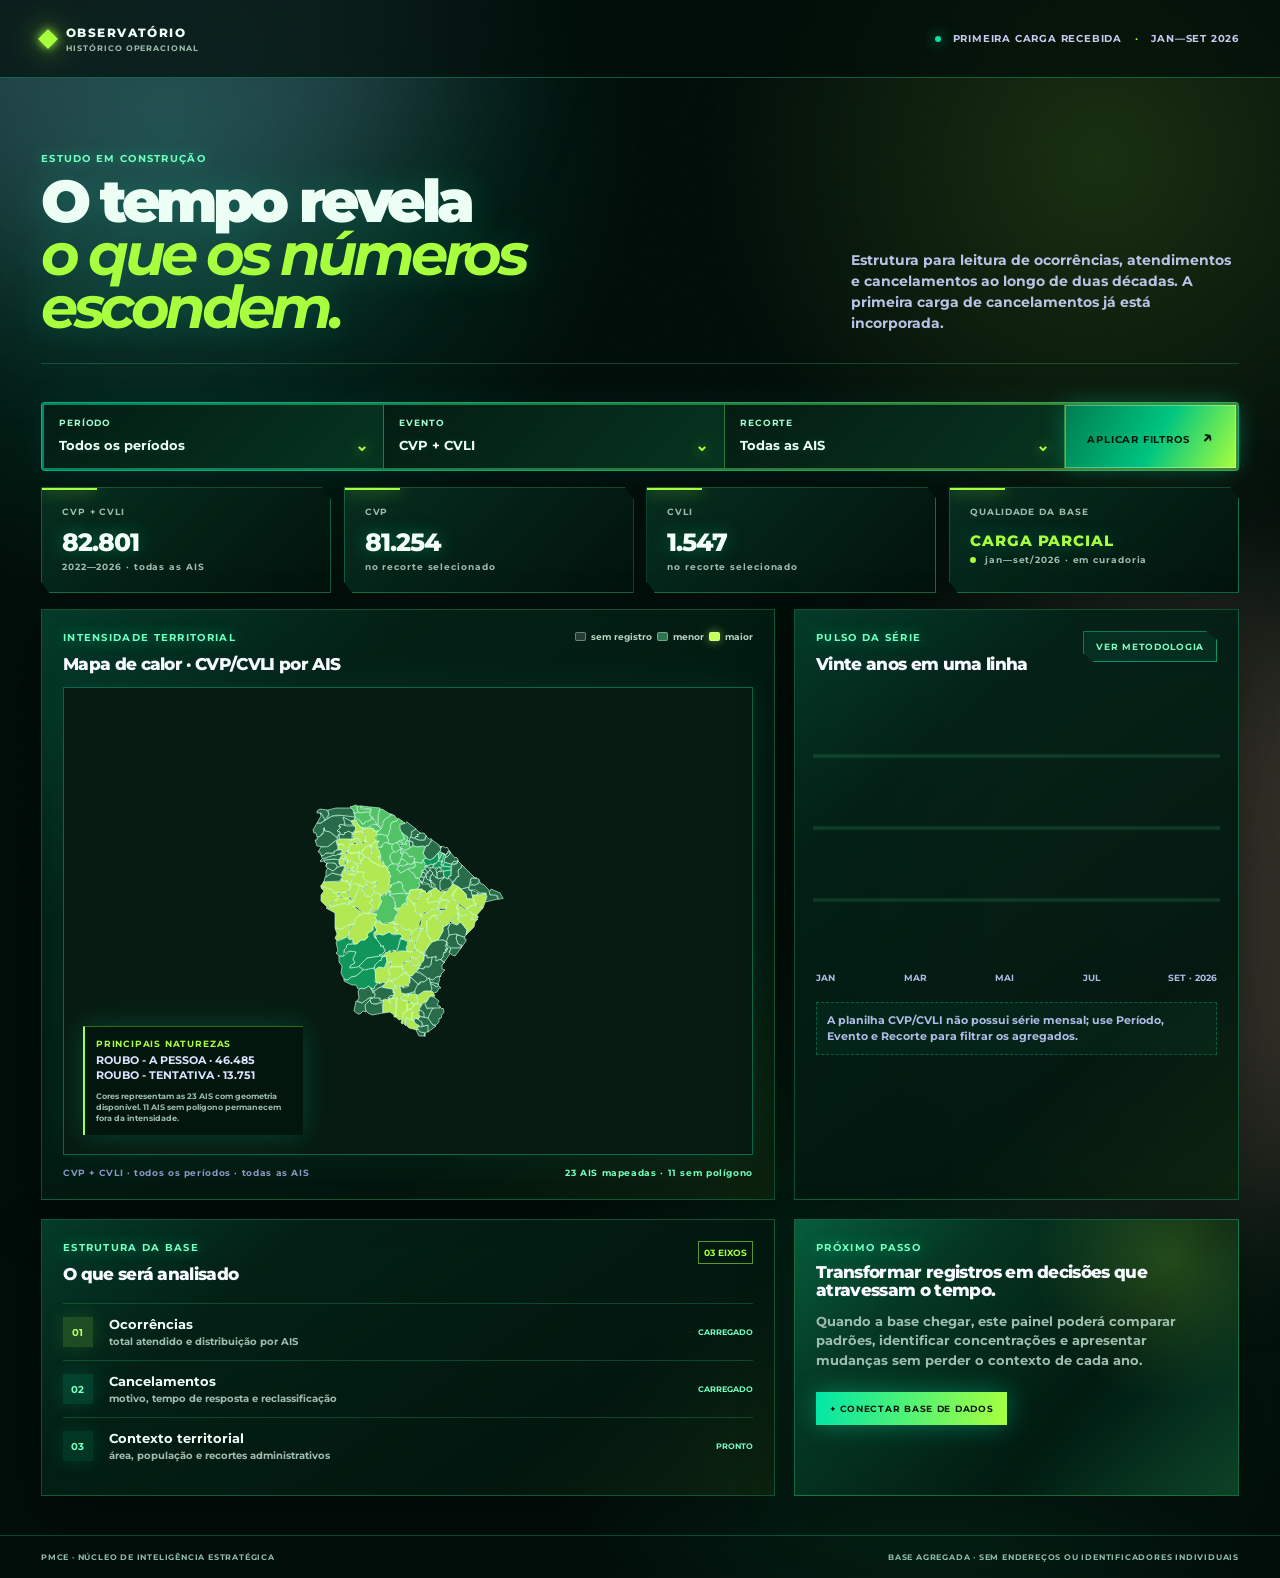
==== commit 8cb8937c: "Melhora contraste do mapa histórico" ====
--- a/historico/index.html
+++ b/historico/index.html
@@ -41,7 +41,7 @@
 
     <section class="dashboard-grid">
       <article class="panel heat-panel">
-        <div class="panel-head"><div><p class="eyebrow">INTENSIDADE TERRITORIAL</p><h2 id="mapTitle">Mapa de calor · cancelamentos no Ceará</h2></div><div class="legend"><span></span> baixa <span></span> alta</div></div>
+        <div class="panel-head"><div><p class="eyebrow">INTENSIDADE TERRITORIAL</p><h2 id="mapTitle">Mapa de calor · cancelamentos no Ceará</h2></div><div class="legend"><i class="no-data"></i> sem registro <i class="scale"></i> menor <i class="scale strong"></i> maior</div></div>
         <div class="map-stage" id="heatMap" aria-label="Mapa de calor conceitual">
           <div id="cearaHeatMap" aria-label="Mapa dos municípios do Ceará com intensidade de cancelamentos"></div>
           <div class="map-loading" id="mapLoading">CARREGANDO MAPA DO CEARÁ…</div>
--- a/historico/historico.css
+++ b/historico/historico.css
@@ -11,3 +11,4 @@
 :root{--page-pad:clamp(18px,3.2vw,64px)}header,main,footer{max-width:none;width:100%}header{padding-right:var(--page-pad);padding-left:var(--page-pad)}main{padding:clamp(28px,4vw,64px) var(--page-pad) clamp(24px,3vw,48px)}footer{padding-right:var(--page-pad);padding-left:var(--page-pad)}.hero{gap:clamp(24px,6vw,140px)}.hero-copy{width:min(420px,33vw)}.dashboard-grid{grid-template-columns:minmax(0,1.65fr) minmax(430px,1fr);gap:clamp(14px,1.5vw,26px)}.metrics{gap:clamp(9px,1vw,18px)}.control-panel{grid-template-columns:repeat(3,minmax(0,1fr)) auto}.map-stage{height:clamp(390px,52vh,650px)}.timeline-panel{min-height:clamp(500px,52vh,650px)}.timeline-wrap{height:clamp(270px,32vh,390px)}@media(min-width:1750px){.dashboard-grid{grid-template-columns:minmax(0,1.8fr) minmax(500px,1fr)}.map-stage{height:min(65vh,720px)}.panel{padding:28px}.metrics article{min-height:122px}}@media(max-width:1120px){.dashboard-grid{grid-template-columns:1fr}.timeline-panel{min-height:0}.map-stage{height:clamp(380px,58vh,580px)}.hero-copy{width:min(420px,42vw)}}@media(max-width:760px){header{height:auto;min-height:72px;padding-top:15px;padding-bottom:15px}.brand small{display:none}.hero{padding-bottom:22px}.hero-copy{width:100%}.control-panel{grid-template-columns:1fr}.metrics{grid-template-columns:repeat(2,minmax(0,1fr))}.metrics article{min-height:98px}.dashboard-grid{gap:14px}.panel{padding:16px}.panel-head{gap:12px}.panel h2{font-size:14px}.map-stage{height:54vh;min-height:350px}.map-callout{left:12px;bottom:12px;max-width:205px}.map-footer{gap:10px;align-items:start}.timeline-wrap{height:250px}footer{font-size:7px}}@media(max-width:440px){.metrics{grid-template-columns:1fr}.map-footer{flex-direction:column}.legend{display:none}.map-stage{min-height:320px}.taxonomy>div{grid-template-columns:32px 1fr}.taxonomy i{display:none}}
 :root{--filter-deep:#06271a;--filter-mid:#0b5638;--filter-accent:#a8ff3e}.control-panel{background:linear-gradient(90deg,rgba(0,230,168,.52),rgba(168,255,62,.44));padding:2px;border-radius:4px}.control-panel label{position:relative;background:linear-gradient(135deg,rgba(3,27,18,.98),rgba(5,49,31,.96));color:#9fffd0;transition:background .2s,box-shadow .2s}.control-panel label::after{content:"⌄";position:absolute;right:15px;bottom:13px;color:var(--filter-accent);font-size:16px;pointer-events:none;text-shadow:0 0 12px rgba(168,255,62,.8)}.control-panel select{appearance:none;-webkit-appearance:none;padding:4px 24px 3px 0;color:#f2fff7;text-shadow:0 0 10px rgba(0,230,168,.22)}.control-panel select option{background:var(--filter-deep);color:#f2fff7;font-family:"Montserrat","Segoe UI",Arial,sans-serif;font-weight:700}.control-panel select option:checked{background:var(--filter-mid);color:#a8ff3e}.control-panel label:hover{background:linear-gradient(135deg,rgba(5,51,32,.99),rgba(8,74,45,.97));box-shadow:inset 0 0 0 1px rgba(168,255,62,.46)}.control-panel label:focus-within{background:linear-gradient(135deg,rgba(5,61,37,1),rgba(9,91,54,.98));box-shadow:inset 0 -3px var(--filter-accent),0 0 18px rgba(0,230,168,.23)}.apply{position:relative;overflow:hidden;background:linear-gradient(118deg,#007c51,#00c580 54%,#a8ff3e);color:#02180d}.apply::before{content:"";position:absolute;inset:0;background:linear-gradient(90deg,transparent,rgba(255,255,255,.36),transparent);transform:translateX(-125%);transition:transform .4s}.apply:hover::before{transform:translateX(125%)}
 :root{--cvp-glow:#a8ff3e}.crime-controls{grid-template-columns:1.05fr .8fr .7fr 1.7fr auto;margin-top:16px}.crime-controls label::after{display:none}.crime-controls select{padding-right:6px}.crime-panel{min-height:330px}.crime-metrics{display:grid;grid-template-columns:repeat(3,1fr);gap:10px;margin:25px 0 20px}.crime-metrics>div{padding:15px 12px;background:linear-gradient(135deg,rgba(0,230,168,.12),rgba(2,23,14,.66));border:1px solid rgba(0,230,168,.24);border-top:2px solid var(--cvp-glow)}.crime-metrics span,.crime-ranking p{display:block;color:#9dbdae;font-size:8px;letter-spacing:.1em}.crime-metrics strong{display:block;color:#f1fff8;font-size:25px;margin-top:8px;text-shadow:0 0 16px rgba(168,255,62,.26)}.crime-ranking{border-top:1px solid rgba(0,230,168,.25);padding-top:12px}.crime-ranking p{margin:0 0 8px}.crime-ranking ol{list-style:none;margin:0;padding:0;counter-reset:rank}.crime-ranking li{display:flex;align-items:center;justify-content:space-between;gap:15px;padding:8px 0;border-bottom:1px solid rgba(75,199,130,.15);font-size:10px;counter-increment:rank}.crime-ranking li::before{content:"0" counter(rank);color:#a8ff3e;width:24px}.crime-ranking li span{flex:1;white-space:nowrap;overflow:hidden;text-overflow:ellipsis}.crime-ranking li b{color:#72ffc0}@media(max-width:1120px){.crime-controls{grid-template-columns:repeat(2,minmax(0,1fr))}.crime-controls .apply{min-height:56px}}@media(max-width:600px){.crime-controls{grid-template-columns:1fr}.crime-controls .apply{height:46px}.crime-metrics{grid-template-columns:1fr}.crime-metrics strong{font-size:22px}}
+:root{--map-empty:#263f34;--map-low:#2d7551;--map-mid:#14a363;--map-high:#5bd66e;--map-max:#c6ff5a}.legend{gap:5px;color:#b7d5c4;white-space:nowrap}.legend i{display:inline-block;width:11px;height:9px;border-radius:2px;border:1px solid rgba(241,255,248,.34)}.legend .no-data{background:var(--map-empty)}.legend .scale{background:var(--map-low)}.legend .scale.strong{background:var(--map-max);box-shadow:0 0 10px rgba(198,255,90,.55)}#cearaHeatMap{filter:none!important;background:#071b12}.map-stage{background:radial-gradient(circle at 50% 44%,rgba(0,230,168,.09),transparent 53%),#06150e}.municipal-heat-tooltip{border-color:rgba(198,255,90,.85)!important}.municipal-heat-tooltip strong{color:#c6ff5a}
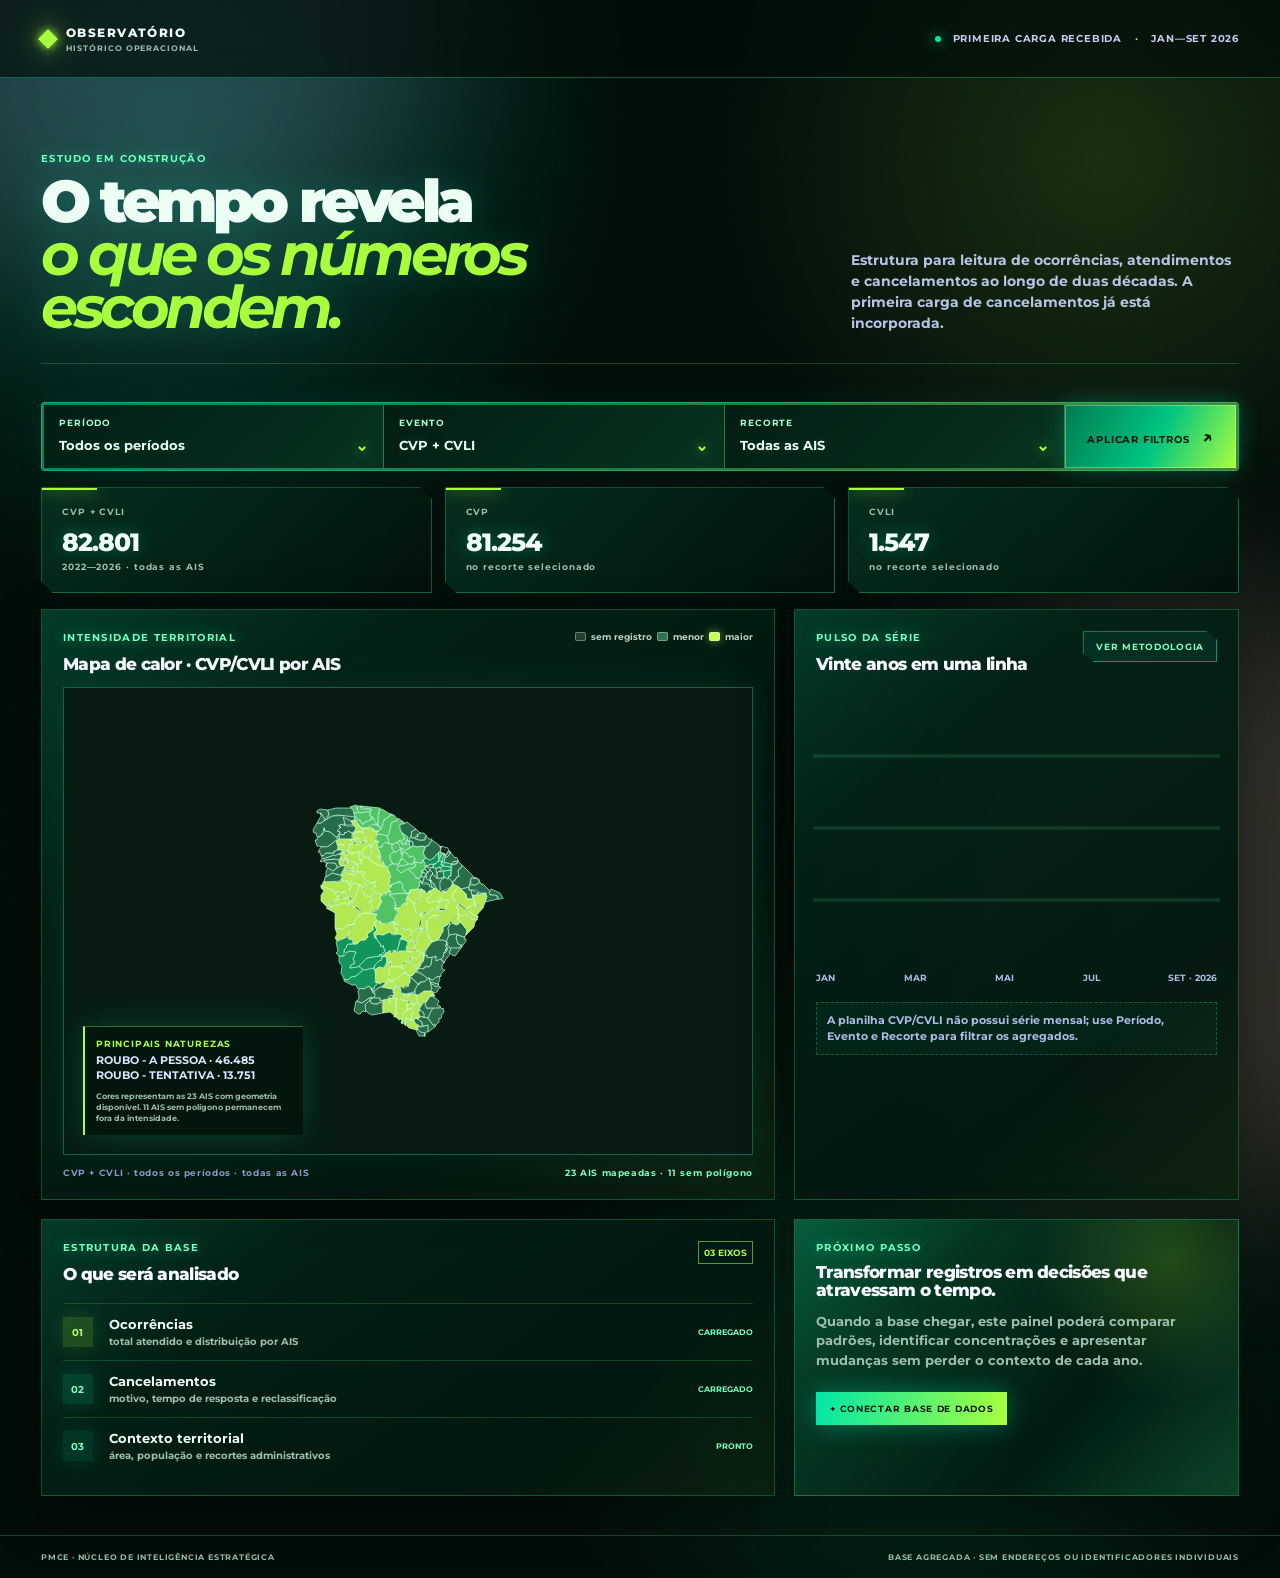
==== commit 6335958d: "Remove card de qualidade da base" ====
--- a/historico/index.html
+++ b/historico/index.html
@@ -36,7 +36,6 @@
       <article><span id="metricMainLabel">OCORRÊNCIAS ATENDIDAS</span><strong id="metricMain">497.405</strong><small id="metricMainNote">jan—set/2026 · 34 AIS</small></article>
       <article><span id="metricSecondaryLabel">CANCELAMENTOS</span><strong id="metricVariation">23.814</strong><small id="metricSecondaryNote">registros recebidos</small></article>
       <article><span id="metricRateLabel">RELAÇÃO SIMPLES</span><strong id="metricRate">4,8%</strong><small id="metricRateNote">cancelamentos / ocorrências</small></article>
-      <article class="status-card"><span>QUALIDADE DA BASE</span><strong>CARGA PARCIAL</strong><small><b></b> jan—set/2026 · em curadoria</small></article>
     </section>
 
     <section class="dashboard-grid">
--- a/historico/historico.css
+++ b/historico/historico.css
@@ -12,3 +12,4 @@
 :root{--filter-deep:#06271a;--filter-mid:#0b5638;--filter-accent:#a8ff3e}.control-panel{background:linear-gradient(90deg,rgba(0,230,168,.52),rgba(168,255,62,.44));padding:2px;border-radius:4px}.control-panel label{position:relative;background:linear-gradient(135deg,rgba(3,27,18,.98),rgba(5,49,31,.96));color:#9fffd0;transition:background .2s,box-shadow .2s}.control-panel label::after{content:"⌄";position:absolute;right:15px;bottom:13px;color:var(--filter-accent);font-size:16px;pointer-events:none;text-shadow:0 0 12px rgba(168,255,62,.8)}.control-panel select{appearance:none;-webkit-appearance:none;padding:4px 24px 3px 0;color:#f2fff7;text-shadow:0 0 10px rgba(0,230,168,.22)}.control-panel select option{background:var(--filter-deep);color:#f2fff7;font-family:"Montserrat","Segoe UI",Arial,sans-serif;font-weight:700}.control-panel select option:checked{background:var(--filter-mid);color:#a8ff3e}.control-panel label:hover{background:linear-gradient(135deg,rgba(5,51,32,.99),rgba(8,74,45,.97));box-shadow:inset 0 0 0 1px rgba(168,255,62,.46)}.control-panel label:focus-within{background:linear-gradient(135deg,rgba(5,61,37,1),rgba(9,91,54,.98));box-shadow:inset 0 -3px var(--filter-accent),0 0 18px rgba(0,230,168,.23)}.apply{position:relative;overflow:hidden;background:linear-gradient(118deg,#007c51,#00c580 54%,#a8ff3e);color:#02180d}.apply::before{content:"";position:absolute;inset:0;background:linear-gradient(90deg,transparent,rgba(255,255,255,.36),transparent);transform:translateX(-125%);transition:transform .4s}.apply:hover::before{transform:translateX(125%)}
 :root{--cvp-glow:#a8ff3e}.crime-controls{grid-template-columns:1.05fr .8fr .7fr 1.7fr auto;margin-top:16px}.crime-controls label::after{display:none}.crime-controls select{padding-right:6px}.crime-panel{min-height:330px}.crime-metrics{display:grid;grid-template-columns:repeat(3,1fr);gap:10px;margin:25px 0 20px}.crime-metrics>div{padding:15px 12px;background:linear-gradient(135deg,rgba(0,230,168,.12),rgba(2,23,14,.66));border:1px solid rgba(0,230,168,.24);border-top:2px solid var(--cvp-glow)}.crime-metrics span,.crime-ranking p{display:block;color:#9dbdae;font-size:8px;letter-spacing:.1em}.crime-metrics strong{display:block;color:#f1fff8;font-size:25px;margin-top:8px;text-shadow:0 0 16px rgba(168,255,62,.26)}.crime-ranking{border-top:1px solid rgba(0,230,168,.25);padding-top:12px}.crime-ranking p{margin:0 0 8px}.crime-ranking ol{list-style:none;margin:0;padding:0;counter-reset:rank}.crime-ranking li{display:flex;align-items:center;justify-content:space-between;gap:15px;padding:8px 0;border-bottom:1px solid rgba(75,199,130,.15);font-size:10px;counter-increment:rank}.crime-ranking li::before{content:"0" counter(rank);color:#a8ff3e;width:24px}.crime-ranking li span{flex:1;white-space:nowrap;overflow:hidden;text-overflow:ellipsis}.crime-ranking li b{color:#72ffc0}@media(max-width:1120px){.crime-controls{grid-template-columns:repeat(2,minmax(0,1fr))}.crime-controls .apply{min-height:56px}}@media(max-width:600px){.crime-controls{grid-template-columns:1fr}.crime-controls .apply{height:46px}.crime-metrics{grid-template-columns:1fr}.crime-metrics strong{font-size:22px}}
 :root{--map-empty:#263f34;--map-low:#2d7551;--map-mid:#14a363;--map-high:#5bd66e;--map-max:#c6ff5a}.legend{gap:5px;color:#b7d5c4;white-space:nowrap}.legend i{display:inline-block;width:11px;height:9px;border-radius:2px;border:1px solid rgba(241,255,248,.34)}.legend .no-data{background:var(--map-empty)}.legend .scale{background:var(--map-low)}.legend .scale.strong{background:var(--map-max);box-shadow:0 0 10px rgba(198,255,90,.55)}#cearaHeatMap{filter:none!important;background:#071b12}.map-stage{background:radial-gradient(circle at 50% 44%,rgba(0,230,168,.09),transparent 53%),#06150e}.municipal-heat-tooltip{border-color:rgba(198,255,90,.85)!important}.municipal-heat-tooltip strong{color:#c6ff5a}
+:root .metrics{grid-template-columns:repeat(3,minmax(0,1fr))}@media(max-width:760px){:root .metrics{grid-template-columns:repeat(2,minmax(0,1fr))}}@media(max-width:440px){:root .metrics{grid-template-columns:1fr}}
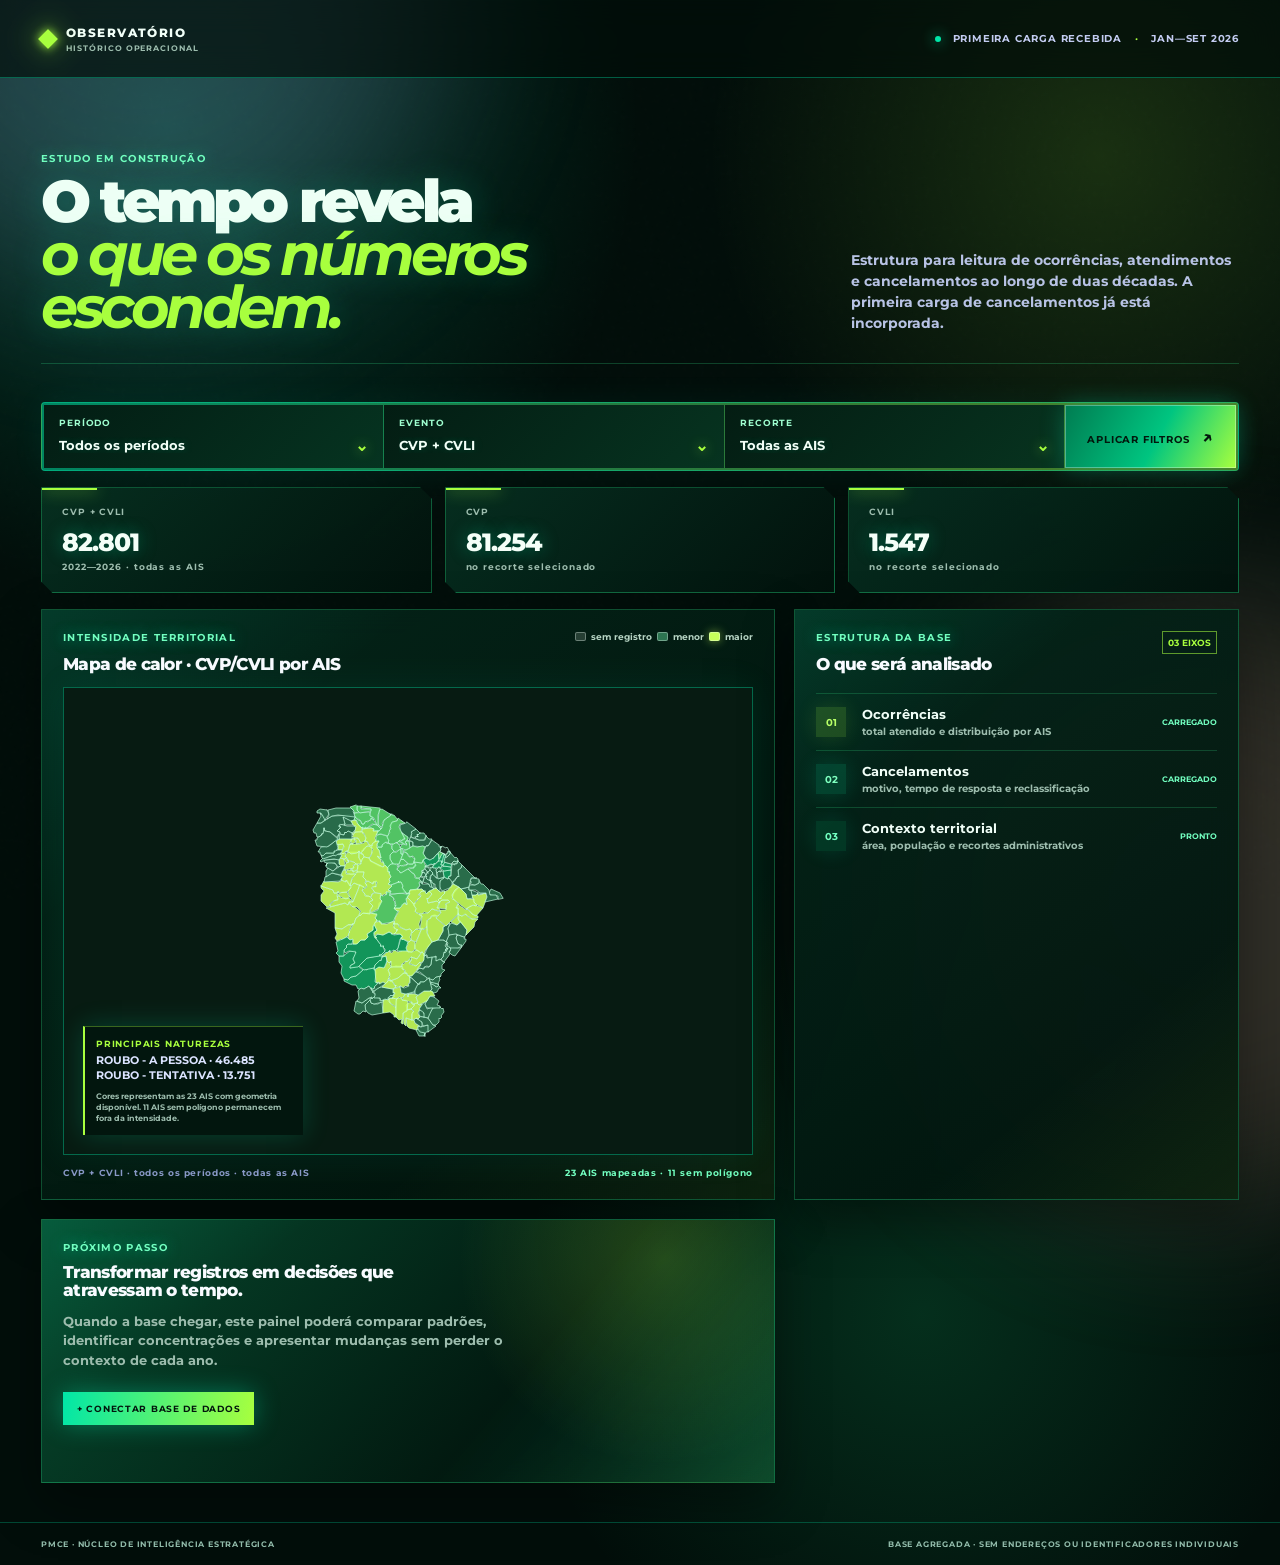
==== commit ec57693b: "Remove painel de série histórica" ====
--- a/historico/index.html
+++ b/historico/index.html
@@ -49,12 +49,6 @@
         <div class="map-footer"><span id="filterFeedback">Aplicando filtros…</span><span id="zoneReadout">sem dados selecionados</span></div>
       </article>
 
-      <article class="panel timeline-panel">
-        <div class="panel-head"><div><p class="eyebrow">PULSO DA SÉRIE</p><h2>Vinte anos em uma linha</h2></div><button class="tiny-button" type="button">VER METODOLOGIA</button></div>
-        <div class="timeline-wrap"><svg id="timeline" viewBox="0 0 620 230" preserveAspectRatio="none" aria-label="Linha temporal ilustrativa"></svg></div>
-        <div class="timeline-years"><span>JAN</span><span>MAR</span><span>MAI</span><span>JUL</span><span>SET · 2026</span></div>
-        <div class="note" id="timelineNote">Série mensal da primeira carga: janeiro a setembro de 2026.</div>
-      </article>
 
       <article class="panel taxonomy-panel">
         <div class="panel-head"><div><p class="eyebrow">ESTRUTURA DA BASE</p><h2>O que será analisado</h2></div><span class="counter">03 EIXOS</span></div>
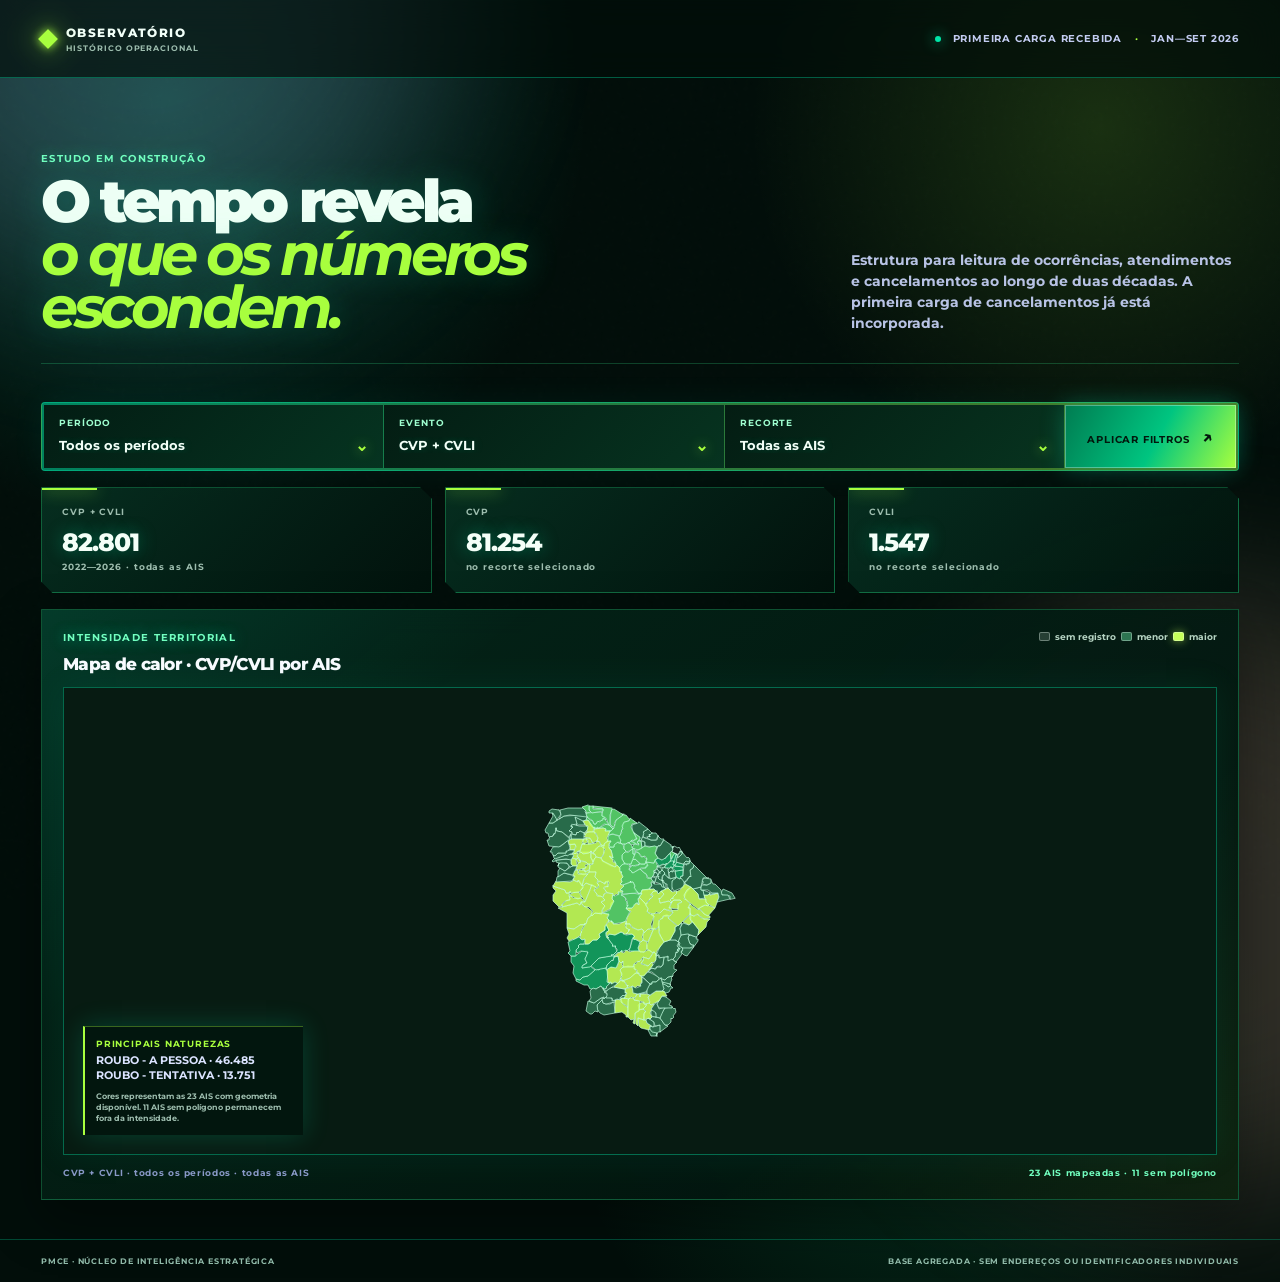
==== commit b594e301: "Centraliza mapa do painel histórico" ====
--- a/historico/index.html
+++ b/historico/index.html
@@ -50,16 +50,6 @@
       </article>
 
 
-      <article class="panel taxonomy-panel">
-        <div class="panel-head"><div><p class="eyebrow">ESTRUTURA DA BASE</p><h2>O que será analisado</h2></div><span class="counter">03 EIXOS</span></div>
-        <div class="taxonomy">
-          <div><span class="icon orange">01</span><p><b>Ocorrências</b><small>total atendido e distribuição por AIS</small></p><i>CARREGADO</i></div>
-          <div><span class="icon violet">02</span><p><b>Cancelamentos</b><small>motivo, tempo de resposta e reclassificação</small></p><i>CARREGADO</i></div>
-          <div><span class="icon cyan">03</span><p><b>Contexto territorial</b><small>área, população e recortes administrativos</small></p><i>PRONTO</i></div>
-        </div>
-      </article>
-
-      <article class="panel insight-panel"><p class="eyebrow">PRÓXIMO PASSO</p><h2>Transformar registros em decisões que atravessam o tempo.</h2><p>Quando a base chegar, este painel poderá comparar padrões, identificar concentrações e apresentar mudanças sem perder o contexto de cada ano.</p><button class="data-button" type="button">+ CONECTAR BASE DE DADOS</button></article>
 
     </section>
   </main>
--- a/historico/historico.css
+++ b/historico/historico.css
@@ -13,3 +13,4 @@
 :root{--cvp-glow:#a8ff3e}.crime-controls{grid-template-columns:1.05fr .8fr .7fr 1.7fr auto;margin-top:16px}.crime-controls label::after{display:none}.crime-controls select{padding-right:6px}.crime-panel{min-height:330px}.crime-metrics{display:grid;grid-template-columns:repeat(3,1fr);gap:10px;margin:25px 0 20px}.crime-metrics>div{padding:15px 12px;background:linear-gradient(135deg,rgba(0,230,168,.12),rgba(2,23,14,.66));border:1px solid rgba(0,230,168,.24);border-top:2px solid var(--cvp-glow)}.crime-metrics span,.crime-ranking p{display:block;color:#9dbdae;font-size:8px;letter-spacing:.1em}.crime-metrics strong{display:block;color:#f1fff8;font-size:25px;margin-top:8px;text-shadow:0 0 16px rgba(168,255,62,.26)}.crime-ranking{border-top:1px solid rgba(0,230,168,.25);padding-top:12px}.crime-ranking p{margin:0 0 8px}.crime-ranking ol{list-style:none;margin:0;padding:0;counter-reset:rank}.crime-ranking li{display:flex;align-items:center;justify-content:space-between;gap:15px;padding:8px 0;border-bottom:1px solid rgba(75,199,130,.15);font-size:10px;counter-increment:rank}.crime-ranking li::before{content:"0" counter(rank);color:#a8ff3e;width:24px}.crime-ranking li span{flex:1;white-space:nowrap;overflow:hidden;text-overflow:ellipsis}.crime-ranking li b{color:#72ffc0}@media(max-width:1120px){.crime-controls{grid-template-columns:repeat(2,minmax(0,1fr))}.crime-controls .apply{min-height:56px}}@media(max-width:600px){.crime-controls{grid-template-columns:1fr}.crime-controls .apply{height:46px}.crime-metrics{grid-template-columns:1fr}.crime-metrics strong{font-size:22px}}
 :root{--map-empty:#263f34;--map-low:#2d7551;--map-mid:#14a363;--map-high:#5bd66e;--map-max:#c6ff5a}.legend{gap:5px;color:#b7d5c4;white-space:nowrap}.legend i{display:inline-block;width:11px;height:9px;border-radius:2px;border:1px solid rgba(241,255,248,.34)}.legend .no-data{background:var(--map-empty)}.legend .scale{background:var(--map-low)}.legend .scale.strong{background:var(--map-max);box-shadow:0 0 10px rgba(198,255,90,.55)}#cearaHeatMap{filter:none!important;background:#071b12}.map-stage{background:radial-gradient(circle at 50% 44%,rgba(0,230,168,.09),transparent 53%),#06150e}.municipal-heat-tooltip{border-color:rgba(198,255,90,.85)!important}.municipal-heat-tooltip strong{color:#c6ff5a}
 :root .metrics{grid-template-columns:repeat(3,minmax(0,1fr))}@media(max-width:760px){:root .metrics{grid-template-columns:repeat(2,minmax(0,1fr))}}@media(max-width:440px){:root .metrics{grid-template-columns:1fr}}
+:root .dashboard-grid{grid-template-columns:1fr}.heat-panel{width:100%}
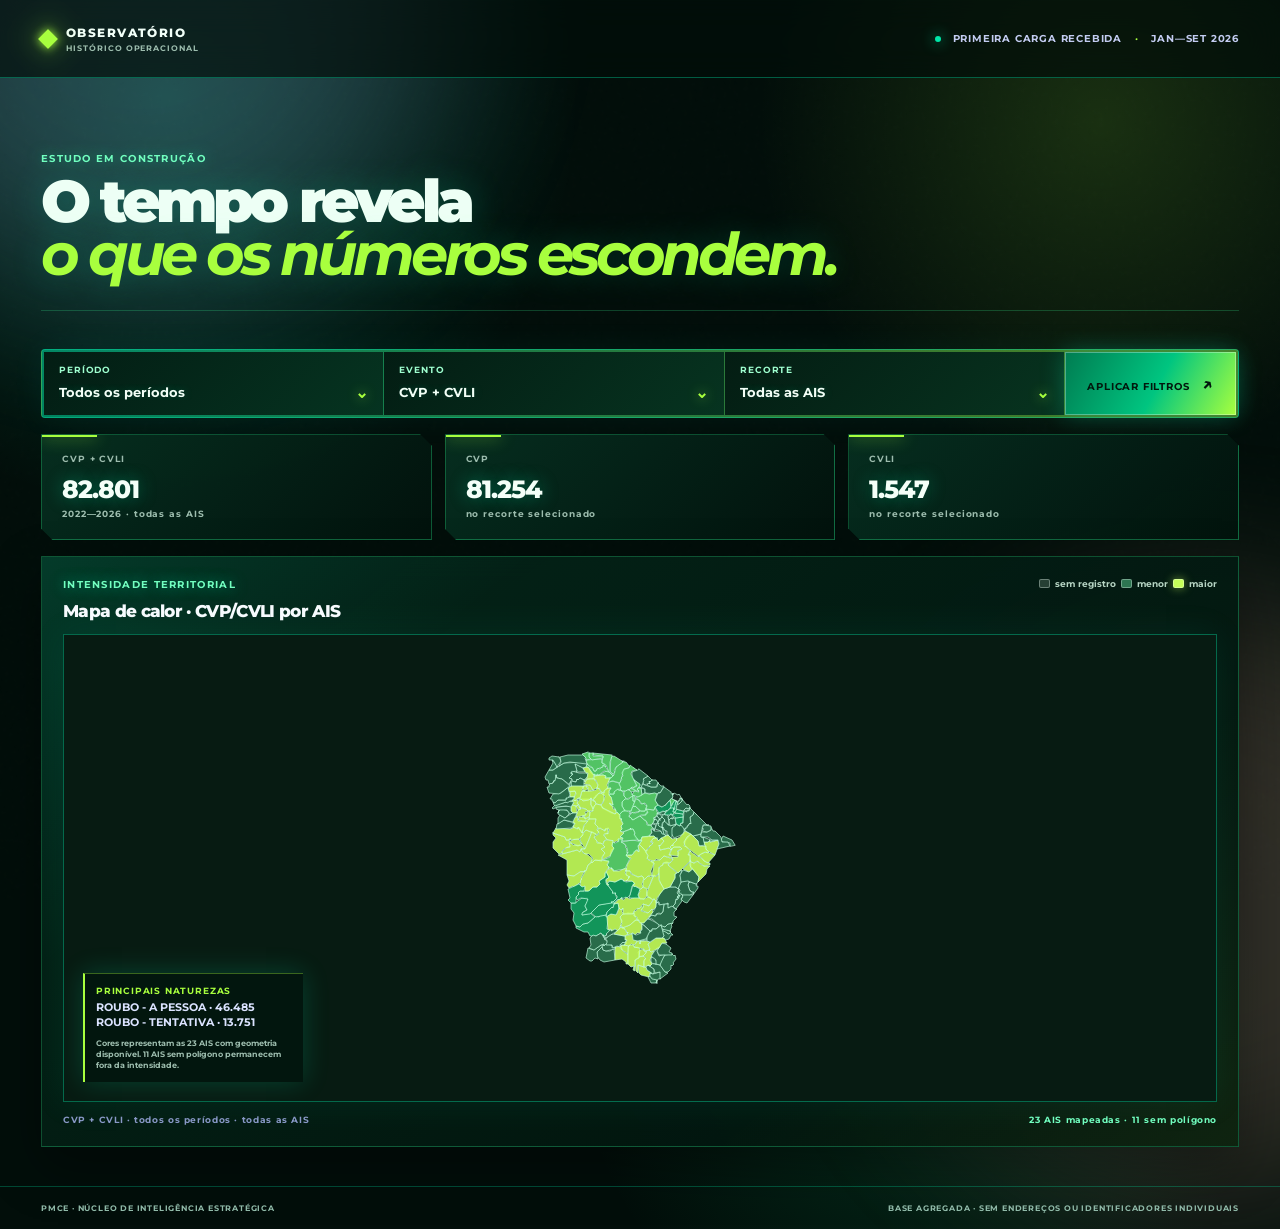
==== commit aa63fe23: "Remove texto introdutório do histórico" ====
--- a/historico/index.html
+++ b/historico/index.html
@@ -21,7 +21,6 @@
   <main>
     <section class="hero">
       <div><p class="eyebrow">ESTUDO EM CONSTRUÇÃO</p><h1>O tempo revela<br><i>o que os números escondem.</i></h1></div>
-      <p class="hero-copy">Estrutura para leitura de ocorrências, atendimentos e cancelamentos ao longo de duas décadas. A primeira carga de cancelamentos já está incorporada.</p>
     </section>
 
     <section class="control-panel" aria-label="Filtros do estudo">
